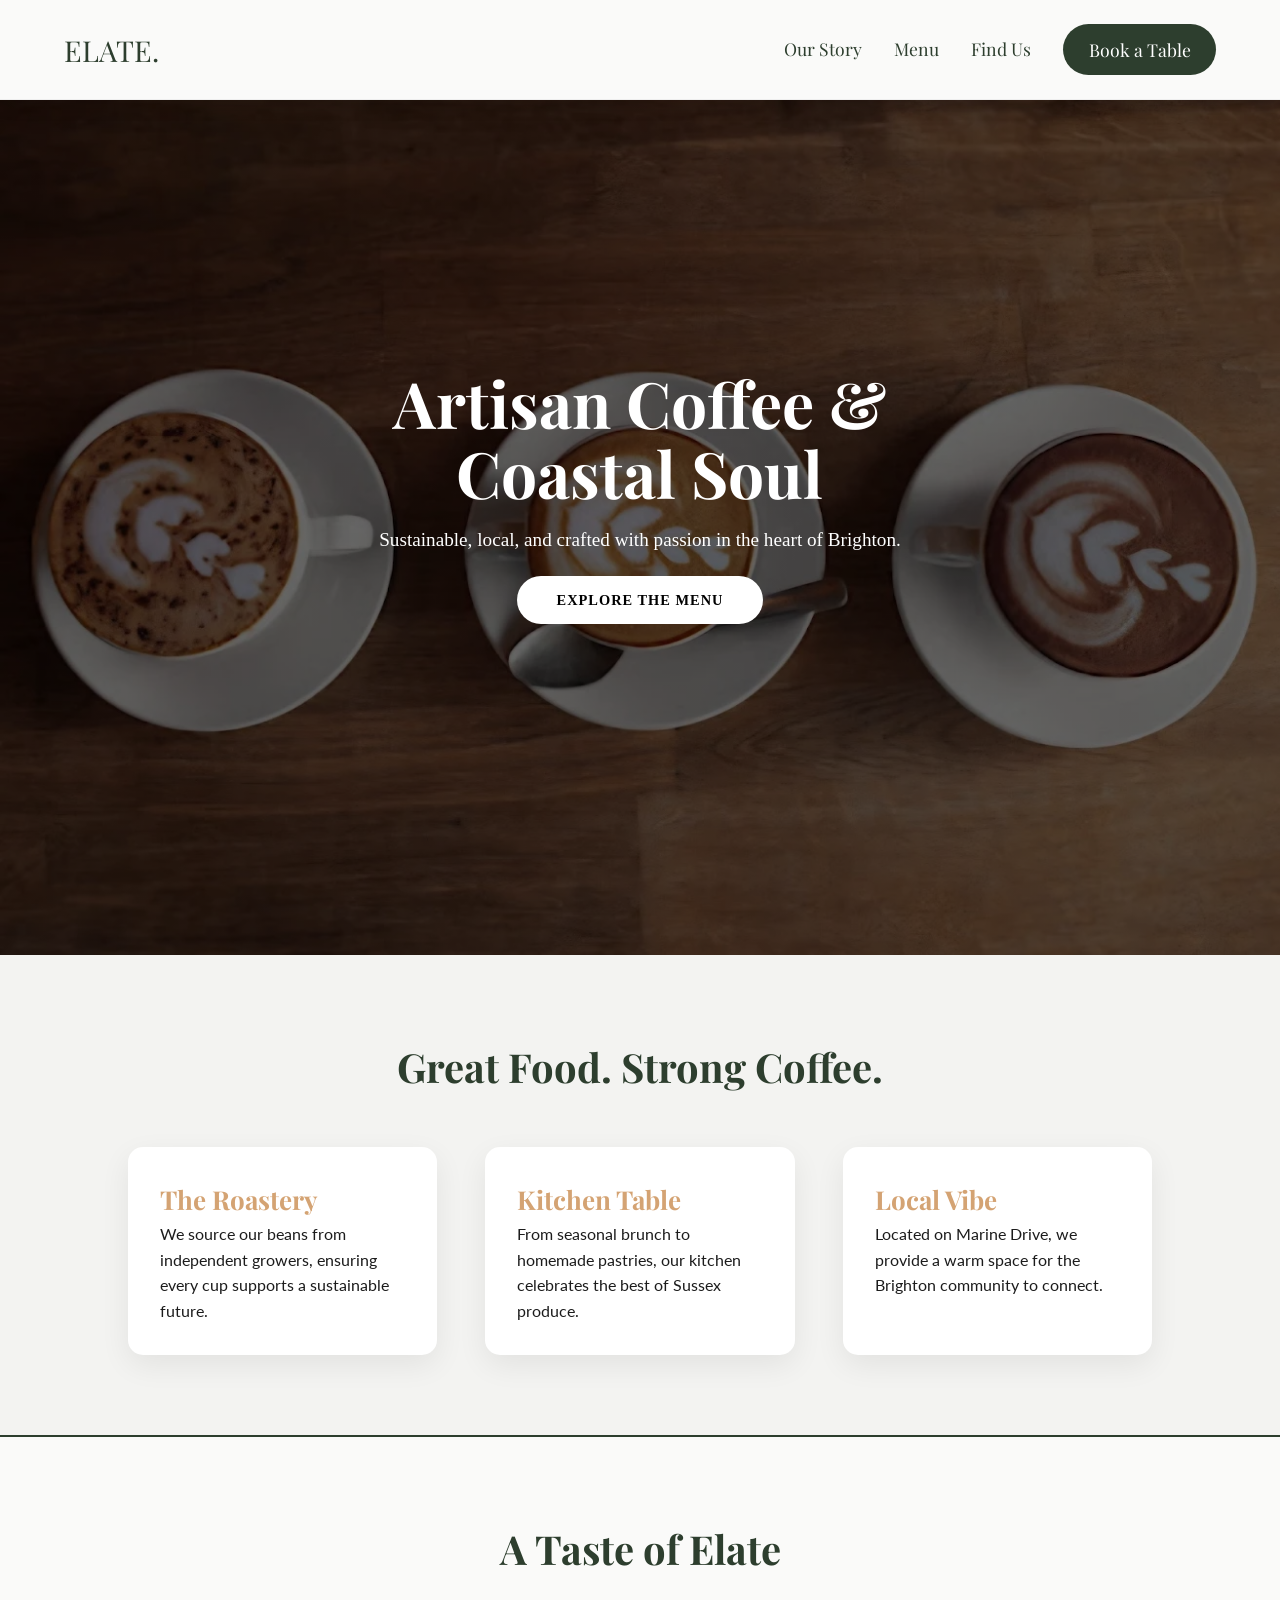
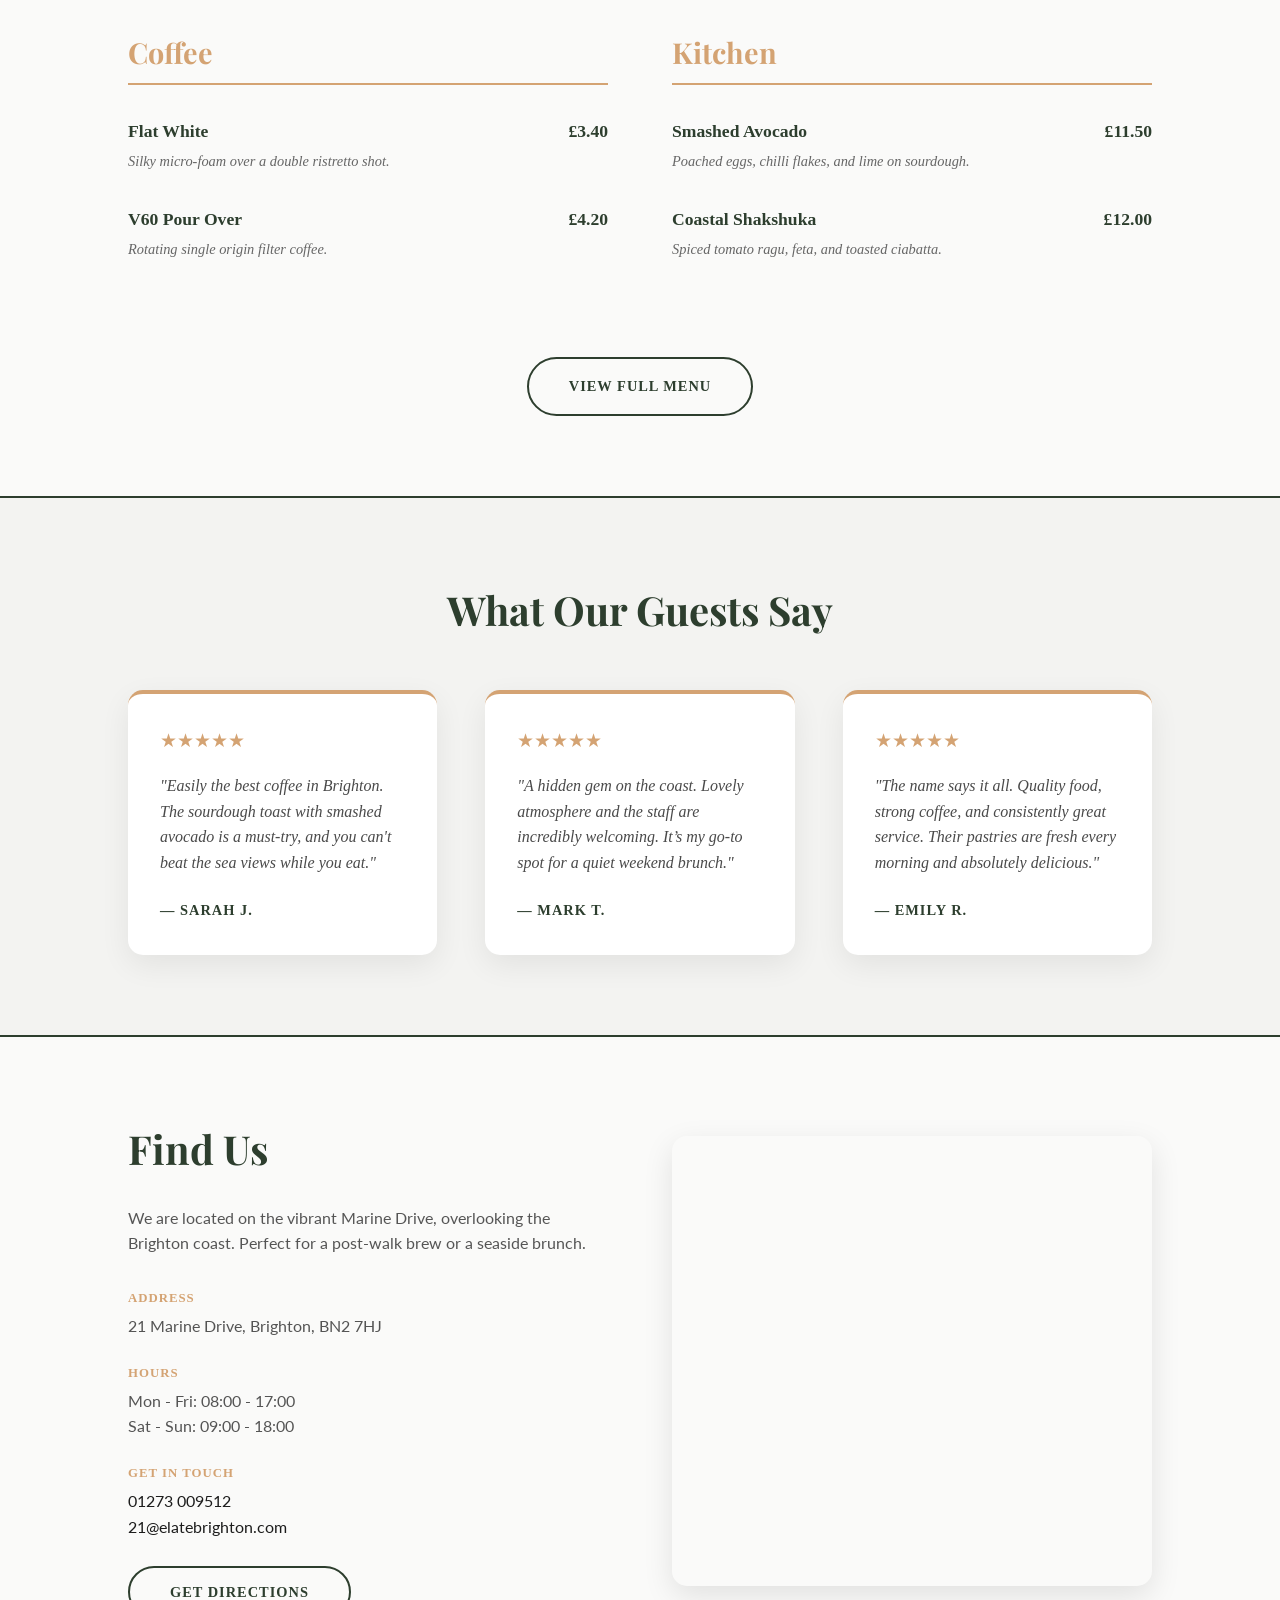
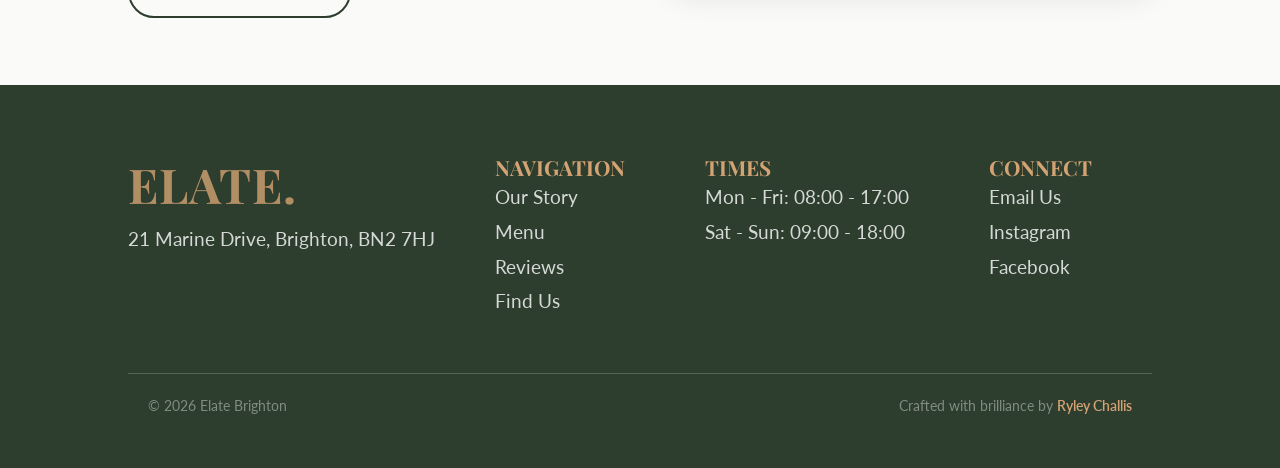
==== index.html @ 7703d1ee "Upload files" ====
<!DOCTYPE html>
<html lang="en">
<head>
    <meta charset="UTF-8">
    <meta name="viewport" content="width=device-width, initial-scale=1.0">
    <title>Elate | Coffee & Kitchen Brighton</title>
    <link href="https://fonts.googleapis.com/css2?family=Playfair+Display:wght@700&family=Lato:wght@300;400;600&display=swap" rel="stylesheet">
    
    <link rel="icon" type="image/png" href="css/img/favicon-96x96.png" sizes="96x96" />
    <link rel="icon" type="image/svg+xml" href="css/img/favicon.svg" />
    <link rel="shortcut icon" href="css/img/favicon.ico" />
    <link rel="apple-touch-icon" sizes="180x180" href="css/img/apple-touch-icon.png" />
    <link rel="manifest" href="css/img/site.webmanifest" />

    <link rel="stylesheet" href="css/styles.css">
    <link rel="stylesheet" href="css/nav.css">
    <link rel="stylesheet" href="css/button.css">
    <link rel="stylesheet" href="css/query.css">
    <script src="css/script.js" defer></script>
</head>
<body>

    <nav>
        <a href="index.html" class="logo">ELATE.</a>
        <button class="hamburger" aria-label="Menu">
            <span class="bar"></span>
            <span class="bar"></span>
            <span class="bar"></span>
        </button>
        <ul class="nav-links">
            <span href="index.html" class="sidebar-logo">ELATE.</span>
            <li><a href="#about">Our Story</a></li>
            <li><a href="#menu">Menu</a></li>
            <li><a href="#location">Find Us</a></li>
            <li><a href="404.html" class="btn-book">Book a Table</a></li>
        </ul>
    </nav>

    <header class="hero">
        <div class="hero-content">
            <h1>Artisan Coffee & <br>Coastal Soul</h1>
            <p>Sustainable, local, and crafted with passion in the heart of Brighton.</p>
            <a href="#menu" class="btn-secondary">Explore the Menu</a>
        </div>
    </header>

    <section id="about" class="section">
        <h2>Great Food. Strong Coffee.</h2>
        <div class="grid">
            <div class="card">
                <h3>The Roastery</h3>
                <p>We source our beans from independent growers, ensuring every cup supports a sustainable future.</p>
            </div>
            <div class="card">
                <h3>Kitchen Table</h3>
                <p>From seasonal brunch to homemade pastries, our kitchen celebrates the best of Sussex produce.</p>
            </div>
            <div class="card">
                <h3>Local Vibe</h3>
                <p>Located on Marine Drive, we provide a warm space for the Brighton community to connect.</p>
            </div>
        </div>
    </section>

    <section id="menu-preview" class="section">
    <h2>A Taste of Elate</h2>
    <div class="menu-container">
        <div class="menu-column">
            <h3>Coffee</h3>
            <div class="menu-item">
                <div class="item-header">
                    <span>Flat White</span>
                    <span>£3.40</span>
                </div>
                <p>Silky micro-foam over a double ristretto shot.</p>
            </div>
            <div class="menu-item">
                <div class="item-header">
                    <span>V60 Pour Over</span>
                    <span>£4.20</span>
                </div>
                <p>Rotating single origin filter coffee.</p>
            </div>
        </div>
        <div class="menu-column">
            <h3>Kitchen</h3>
            <div class="menu-item">
                <div class="item-header">
                    <span>Smashed Avocado</span>
                    <span>£11.50</span>
                </div>
                <p>Poached eggs, chilli flakes, and lime on sourdough.</p>
            </div>
            <div class="menu-item">
                <div class="item-header">
                    <span>Coastal Shakshuka</span>
                    <span>£12.00</span>
                </div>
                <p>Spiced tomato ragu, feta, and toasted ciabatta.</p>
            </div>
        </div>
    </div>
    <div class="menu-cta-container">
        <a href="menu.html" class="btn-secondary">View Full Menu</a>
    </div>
    </section>

    <section id="reviews" class="section section-alt">
    <h2>What Our Guests Say</h2>
    <div class="grid">
        <div class="card review-card">
            <div class="stars">★★★★★</div>
            <p class="quote">"Easily the best coffee in Brighton. The sourdough toast with smashed avocado is a must-try, and you can't beat the sea views while you eat."</p>
            <p class="reviewer-name">— Sarah J.</p>
        </div>

        <div class="card review-card">
            <div class="stars">★★★★★</div>
            <p class="quote">"A hidden gem on the coast. Lovely atmosphere and the staff are incredibly welcoming. It’s my go-to spot for a quiet weekend brunch."</p>
            <p class="reviewer-name">— Mark T.</p>
        </div>

        <div class="card review-card">
            <div class="stars">★★★★★</div>
            <p class="quote">"The name says it all. Quality food, strong coffee, and consistently great service. Their pastries are fresh every morning and absolutely delicious."</p>
            <p class="reviewer-name">— Emily R.</p>
        </div>
    </div>
    </section>

    <section id="location" class="section">
    <div class="location-container">
        <div class="location-info">
            <h2>Find Us</h2>
            <p>We are located on the vibrant Marine Drive, overlooking the Brighton coast. Perfect for a post-walk brew or a seaside brunch.</p>
            
            <div class="contact-details">
                <div class="detail-item">
                    <strong>Address</strong>
                    <p>21 Marine Drive, Brighton, BN2 7HJ</p>
                </div>
                <div class="detail-item">
                    <strong>Hours</strong>
                    <p>Mon - Fri: 08:00 - 17:00</p>
                    <p>Sat - Sun: 09:00 - 18:00</p>
                </div>
                <div class="detail-item last">
                    <strong>Get in Touch</strong>
                    <p>
                        <a href="tel:01273008512">01273 009512</a>
                    </p>
                    <p>
                        <a href="mailto:21@elatebrighton.com">21@elatebrighton.com</a>
                    </p>
                </div>
            </div>
            <a href="https://maps.app.goo.gl/t2kzNhfDDZsm4PaD7" target="_blank" class="btn-secondary">Get Directions</a>
        </div>
        
        <div class="location-map">
            <iframe 
                src="https://www.google.com/maps/embed?pb=!1m18!1m12!1m3!1d2520.573295627282!2d-0.1014164!3d50.8113401!2m3!1f0!2f0!3f0!3m2!1i1024!2i768!4f13.1!3m3!1m2!1s0x487585da812543bd%3A0xe547900890209c1b!2s21%20Marine%20Dr%2C%20Brighton%20and%20Hove%2C%20Brighton%20BN2%207HJ!5e0!3m2!1sen!2suk!4v1711612345678!5m2!1sen!2suk" 
                width="100%" 
                height="450" 
                style="border:0;" 
                allowfullscreen="" 
                loading="lazy">
            </iframe>
        </div>
    </div>
    </section>

    <footer class="simple-footer">
        <div class="footer-col">
            <p><strong>ELATE.</strong></p>
            <p>21 Marine Drive, Brighton, BN2 7HJ</p>
        </div>
        <div class="footer-wrap">

        <div class="footer-col">
            <h3>Navigation</h3>
            <p>
                <a href="index.html.about">Our Story</a>
            </p>
            <p>
                <a href="menu.html">Menu</a>
            </p>
            <p>
                <a href="index.html#reviews">Reviews</a>
            </p>
            <p>
                <a href="index.html#location">Find Us</a>
            </p>
        </div>

        <div class="footer-col footer-times">
            <h3>Times</h3>
            <p>Mon - Fri: 08:00 - 17:00</p>
            <p>Sat - Sun: 09:00 - 18:00</p>
        </div>

        <div class="footer-col">
            <h3>Connect</h3>
            <p><a href="mailto:21@elatebrighton.com" class="contact-link">Email Us</a></p>
            <p><a href="https://www.instagram.com/elatebrighton/" class="contact-link">Instagram</a></p>
            <p><a href="https://www.facebook.com/p/ELATE-Brighton-100091764274880/" class="contact-link">Facebook</a></p>
        </div>
    </div>
    <div class="footer-bottom">
        <p class="copyright">© 2026 Elate Brighton</p>
        <p class="credits">Crafted with brilliance by <a href="https://github.com/RyleyChallis">Ryley Challis</a></p>
    </div>
    </footer>

    <div class="nav-overlay"></div>
</body>
</html>
---- css/styles.css ----
:root {
    --primary: #2D3E2E;
    --accent: #D4A373;
    --bg: #FAFAF9;
    --text: #1C1C1C;
}

* {
    margin: 0;
    padding: 0;
    box-sizing: border-box;
}

html, body {
    background-color: var(--bg);
    color: var(--text);
    line-height: 1.6;
    overflow-x: hidden !important;
    position: relative;

    width: 100%;
    max-width: 100%;
}

section {
    border-bottom: 2px solid var(--primary);
}

.hero {
    height: 95vh;
    display: flex;
    align-items: center;
    justify-content: center;
    text-align: center;
    background: linear-gradient(rgba(0,0,0,0.6), rgba(0,0,0,0.6)), 
                url("img/landing-one.webp") center/cover;
    color: white;
    padding: 0 1rem;
}

.hero-content {
    margin-bottom: 75px;
}

.hero-content h1 {
    font-family: 'Playfair Display', serif;
    font-size: clamp(2.5rem, 8vw, 4rem);
    margin-bottom: 1rem;
    line-height: 1.1;
}

.hero-content p {
    font-size: 1.2rem;
    margin-bottom: 2rem;
    font-weight: 300;
}

.section {
    padding: 5rem 10%;
}

h2 {
    font-family: 'Playfair Display', serif;
    font-size: 2.5rem;
    color: var(--primary);
    text-align: center;
}

#about {
    background-color: #F3F3F1 !important;
}

#about {
    scroll-margin-top: 180px;
}

.grid {
    display: grid;
    grid-template-columns: repeat(auto-fit, minmax(300px, 1fr));
    gap: 3rem;
    margin-top: 3rem;
}

.card {
    background: white;
    padding: 2rem;
    border-radius: 15px;
    box-shadow: 0 10px 30px rgba(0,0,0,0.07);

    transition: all 0.3s ease;
}

#about .card p {
    font-family: 'lato';
}

.card:hover {
    transform: translateY(-10px);
    background-color: #e8eacd;
}

.card h3 {
    font-size: 26px;
    font-family: 'playfair display';
    color: var(--accent);
}

.menu-container {
    display: grid;
    grid-template-columns: repeat(auto-fit, minmax(300px, 1fr));
    gap: 4rem;
    margin-top: 3rem;
}

.menu-column h3 {
    font-family: 'Playfair Display', serif;
    color: var(--accent);
    border-bottom: 2px solid var(--accent);
    padding-bottom: 0.5rem;
    margin-bottom: 2rem;
    font-size: 1.8rem;
}

.menu-item {
    margin-bottom: 2rem;
}

.item-header {
    display: flex;
    justify-content: space-between;
    font-weight: 600;
    font-size: 1.1rem;
    color: var(--primary);
    margin-bottom: 0.3rem;
}

.menu-item p {
    font-size: 0.9rem;
    color: #666;
    font-style: italic;
}

.section-alt {
    background-color: #F3F3F1;
}

.review-card {
    display: flex;
    flex-direction: column;
    justify-content: space-between;
    border-top: 4px solid var(--accent);
    text-align: left;
}

.stars {
    color: var(--accent);
    font-size: 1.2rem;
    margin-bottom: 1rem;
}

.quote {
    font-style: italic;
    font-size: 1rem;
    color: #4A4A4A;
    margin-bottom: 1.5rem;
}

.reviewer-name {
    font-weight: 600;
    color: var(--primary);
    font-size: 0.9rem;
    text-transform: uppercase;
    letter-spacing: 1px;
    transition: all 0.3s ease;
}

.review-card:hover {
    background-color: #E9EDC9;
    transform: translateY(-8px);
    box-shadow: 0 20px 40px rgba(0, 0, 0, 0.08);
}

#location {
    scroll-margin-top: 60px;
}

.location-container {
    display: grid;
    grid-template-columns: 1fr 1fr;
    gap: 4rem;
    align-items: center;
}

.location-info h2 {
    text-align: left;
    margin-bottom: 1.5rem;
}

.location-info p {
    margin-bottom: 2rem;
    color: #555;
    font-family: 'lato';
}

.location-info .detail-item p {
    color: #545454;
}

iframe {
    box-shadow: 5px 5px 20px rgba(0, 0, 0, 0.4);
}

.contact-details {
    display: grid;
    grid-template-columns: 1fr;
    gap: 1.5rem;
    margin-bottom: 2.5rem;
}

.detail-item strong {
    display: block;
    color: var(--accent);
    text-transform: uppercase;
    font-size: 0.8rem;
    font-weight: 600;
    letter-spacing: 1px;
    margin-bottom: 0.3rem;
}

.detail-item p {
    margin: 0;
    font-size: 1rem;
    color: var(--text);
}

.detail-item a {
    text-decoration: none;
    color: var(--text);
    position: relative;
}

.detail-item a::after {
    content: '';
    position: absolute;
    width: 0;
    height: 2px;
    bottom: -3px;
    left: 0;
    background-color: var(--accent);
    transition: width 0.2s ease-in-out;
}

.detail-item a:hover::after {
    width: 100%;
}

.location-map {
    filter: grayscale(0.2);
    border-radius: 15px;
    overflow: hidden;
    box-shadow: 0 10px 30px rgba(0,0,0,0.1);
    line-height: 0;
}

.simple-footer {
    background-color: var(--primary);
    color: white;
    padding: 4rem 10% 2rem;
    font-size: 0.85rem;

    display: flex;
    flex-wrap: wrap;
}

.footer-wrap {
    display: flex !important;
    gap: 5rem !important;
    margin-bottom: 3rem;
    max-width: 80%;
    margin: 0 auto;
}

.footer-col {
    padding-bottom: 50px;
}

.footer-col p {
    margin-bottom: 0.5rem;
    opacity: 0.8;
    line-height: 1.4;
    font-size: 19px;
    font-family: 'lato';
}

.footer-col strong {
    color: var(--accent);
    letter-spacing: 1px;
    font-size: 3rem;
    font-family: 'playfair display';
}

.footer-col h3 {
    font-size: 1.3rem;
    font-family: 'playfair display';
    color: var(--accent);
    text-transform: uppercase;
}

.copyright, .credits {
    font-size: 0.9rem;
    font-family: 'lato';
    color: rgba(255, 255, 255, 0.4);
}

.credits a {
    color: var(--accent) !important;
    opacity: 1 !important; 
    display: inline-block;
    text-decoration: none;
    font-weight: 600;
    transition: all 0.2s ease;
}

.credits a:hover {
    opacity: 0.7 !important;
    margin: 0 !important;
    transform: translateY(-4px);
}

.simple-footer .footer-col a {
    color: white;
    text-decoration: none;
    transition: all 0.3s ease;
}

.simple-footer a:hover {
    opacity: 0.6;
    margin-left: 5px;
}

.footer-bottom {
    display: flex;
    justify-content: space-between;
    border-top: 1px solid rgba(255, 255, 255, 0.2);
    align-items: center;
    padding: 20px;
    width: 100% !important;
}
---- css/nav.css ----
nav {
    display: flex;
    justify-content: space-between;
    align-items: center;
    padding: 1.5rem 5%;
    position: sticky;
    top: 0;
    background: rgba(250, 250, 249, 0.95);
    backdrop-filter: blur(10px);
    z-index: 1000;
    border-bottom: 1px solid #eee;
    box-shadow: 0 0 20px rgba(0, 0, 0, 0.2);
}

.logo {
    font-family: 'Playfair Display', serif;
    font-size: 1.8rem;
    color: var(--primary);
    text-decoration: none;
}

.sidebar-logo {
    display: none;
}

.nav-links {
    display: flex;
    gap: 2rem;
    list-style: none;
    align-items: center;
}

.nav-links a {
    text-decoration: none;
    color: var(--primary);
    font-weight: 400 !important;
    font-size: 1.1rem;
    font-family: 'playfair display';
    transition: color 0.3s;
}

.nav-links a:hover {
    color: var(--accent);
}

.hamburger {
    display: none;
    cursor: pointer;
    background: none;
    border: none;
}

.bar {
    display: block;
    width: 25px;
    height: 3px;
    margin: 5px auto;
    transition: all 0.3s ease-in-out;
    background-color: var(--primary);
}

.nav-overlay {
    position: fixed;
    top: 0;
    left: 0;
    width: 100%;
    height: 100%;
    background-color: rgba(0, 0, 0, 0.6);
    z-index: 998;
    opacity: 0;
    visibility: hidden;
    transition: all 0.3s ease-in-out;
}

.nav-overlay.active {
    opacity: 1;
    visibility: visible;
}
---- css/button.css ----
:root {
    --primary: #2D3E2E;
    --accent: #D4A373;
    --bg: #FAFAF9;
    --text: #1C1C1C;
}

.nav-links .btn-book {
    background: var(--primary);
    color: white !important;
    padding: 0.7rem 1.5rem !important;
    border-radius: 50px;
    transition: all 0.3s ease !important;
    display: inline-block;
}

.btn-book:hover {
    transform: translateY(-5px);
    background: #3e543f;
}

.menu-cta-container {
    display: flex;
    justify-content: center;
    margin-top: 4rem;
}

.hero .btn-secondary {
    background-color: white;
    color: black;
    transition: all 0.3s ease;
    border: none;
}

.hero .btn-secondary:hover {
    transform: translateY(-10px);
    background-color: var(--primary);
}

.btn-secondary {
    padding: 1rem 2.5rem;
    border: 2px solid var(--primary);
    color: var(--primary);
    text-decoration: none;
    border-radius: 50px;
    font-weight: 600;
    transition: all 0.3s ease;
    text-transform: uppercase;
    letter-spacing: 1px;
    font-size: 0.9rem;
}

.btn-secondary:hover {
    background: var(--primary);
    color: white;
    transform: translateY(-3px);
}

.error-btns {
    display: flex;
    gap: 20px;
    flex-wrap: wrap;
    justify-content: center;
}

body .error-container .error-btns .error-link {
    display: inline-block;
    padding: 0.8rem 2rem;
    border-radius: 50px;
    text-decoration: none;
    font-family: 'lato', sans-serif;
    font-weight: 600;
    text-transform: uppercase;
    letter-spacing: 1px;
    font-size: 0.9rem;
    transition: all 0.3s ease;
    
    background-color: var(--primary) !important;
    color: white !important;
}

body .error-container .error-btns .error-link:hover {
    background-color: #3e543f !important;
    transform: translateY(-5px);
    box-shadow: 0 10px 20px rgba(0,0,0,0.1);
}
---- css/query.css ----
@media (max-width: 768px) {
    .hamburger {
        display: block;
        z-index: 1001;
    }

    .nav-links {
        position: fixed;
        right: -100% !important;
        top: 0;
        flex-direction: column;
        background-color: rgba(250, 250, 249, 1) !important;
        width: 60%;
        height: 100vh;

        justify-content: center;
        align-items: center;
        text-align: center;

        transition: 0.3s;
        box-shadow: 0 10px 27px rgba(0, 0, 0, 0.05);
        padding-top: 100px;
        z-index: 1000;
    }

    .nav-links.active {
        right: 0 !important; 
    }

    .sidebar-logo {
        font-family: 'playfair display', serif;
        font-size: 2.2rem;
        text-align: center;
        color: var(--primary) !important;
        text-decoration: none;
        z-index: 9999;
        display: flex !important;
        margin-bottom: auto !important;
    }

    .nav-links a {
        margin: 0 !important;
        padding: 0 !important;
        font-size: 1.2rem;
        font-family: 'lato';
        font-weight: 400 !important;
        display: block;
        transition: all 0.3s ease;
        padding: 1rem;
    }

    .nav-links a:hover {
        color: var(--accent);
    }

    .btn-book {
        width: auto !important;
        padding: 40px 20px !important;
    }

    .hamburger.active .bar:nth-child(2) { opacity: 0; }
    .hamburger.active .bar:nth-child(1) { transform: translateY(8px) rotate(45deg); }
    .hamburger.active .bar:nth-child(3) { transform: translateY(-8px) rotate(-45deg); }

    .card {
        min-height: 250px;
        display: flex;
        flex-direction: column;
        justify-content: center;
    }

    #location {
        display: flex !important;
        flex-direction: column !important;
        padding: 40px 0 !important;
    }

    .location-container {
        display: flex !important;
        flex-direction: column !important;
        flex-wrap: wrap !important;
        width: 80% !important;
        max-width: 90% !important;
        margin: 0 !important;
    }

    body #location .location-container .location-info, 
    body #location .location-container .location-map {
        min-width: 100% !important;
        max-width: 100% !important;
        padding: 0 20px !important;
        display: flex !important;
        flex-direction: column !important;
        margin: 0 auto;
        justify-content: center;
    }

    .location-info {
        margin-bottom: 30px !important;
    }

    footer {
        display: flex;
        flex-direction: column;

        justify-content: center !important;
        align-items: center !important;
        margin: 0 auto !important;
    }

    .footer-wrap {
        display: flex !important;
        align-items: flex-start !important;
        justify-content: center !important;
        margin: 0 auto !important;

        gap: 50px !important;
        max-width: 100%;
    }

    footer .footer-col {
        display: flex !important;
        flex-direction: column;
        justify-items: center !important;
        align-items: center !important;
        text-align: center !important;
        margin: 0 auto !important;
    }

    .footer-col h3 {
        font-size: 1rem;
        letter-spacing: 0.1rem;
        margin-bottom: 1rem;
        text-transform: uppercase;
    }

    .footer-col p {
        font-size: 0.9rem;
    }

    .footer-col p, .footer-col a {
        display: block;
        margin-bottom: 0.5rem;
    }

    .footer-times {
        display: none !important;
    }

    .footer-bottom {
        display: flex;
        flex-direction: column;
        align-items: center;
        justify-content: center;
    }
}

@media (max-width: 620px) {
    .error-container {
        display: flex !important;
        flex-direction: column !important;
    }
}

@media (max-width: 592px) {
    footer .simple-footer {
        display: flex !important;
        flex-direction: column !important;
        justify-content: center;
        align-items: flex-start;
    }

    .footer-wrap {
        display: flex;
    }
}

@media (max-width: 480px) {
    .footer-wrap {
        display: flex !important;
        flex-direction: column !important;
        gap: 10px !important;
    }

    .footer-bottom {
        display: flex !important;
        flex-direction: column !important;
        align-items: center !important;
        justify-content: center !important;
        text-align: center !important;
        width: 100% !important;
        margin: 0 auto !important;
    }

    .footer-bottom p {
        font-family: 'bodoni moda';
    }

    .btn-book {
        max-width: 180px !important;
        width: 100% !important;
        white-space: nowrap;
    }

    nav .nav-links .btn-book {
        display: flex;
        padding: 20px 60px !important;
        justify-content: center !important;
    }
    #about {
        scroll-margin-top: -60px;
    }

    #location {
        scroll-margin-top: -60px;
    }
}

@media (max-width: 320px) {
    h2 {
        font-size: 1.7rem !important;
    }

    .grid {
        max-width: 90%;
        display: flex;
        flex-direction: column;
        justify-content: center !important;
        align-items: center !important;
        margin: 75px auto;
    }

    .card {
        max-width: 100%;
        width: 100% !important;
    }

    .menu-column {
        max-width: 90% !important;
    }
    
    .menu-item {
        max-width: 100% !important;
    }

    .menu-item span:first-child {
        max-width: 280px;
    }

    .menu-cta-container {
        max-width: 100% !important;
        white-space: nowrap;
    }
    #reviews .grid {
        display: grid;
        grid-template-columns: repeat(1, 1fr);

        margin: 75px auto;
        justify-content: center;
        align-items: center;
    }
    #hero .btn-secondary {
        width: 250px !important;
        white-space: nowrap !important;
    }
}
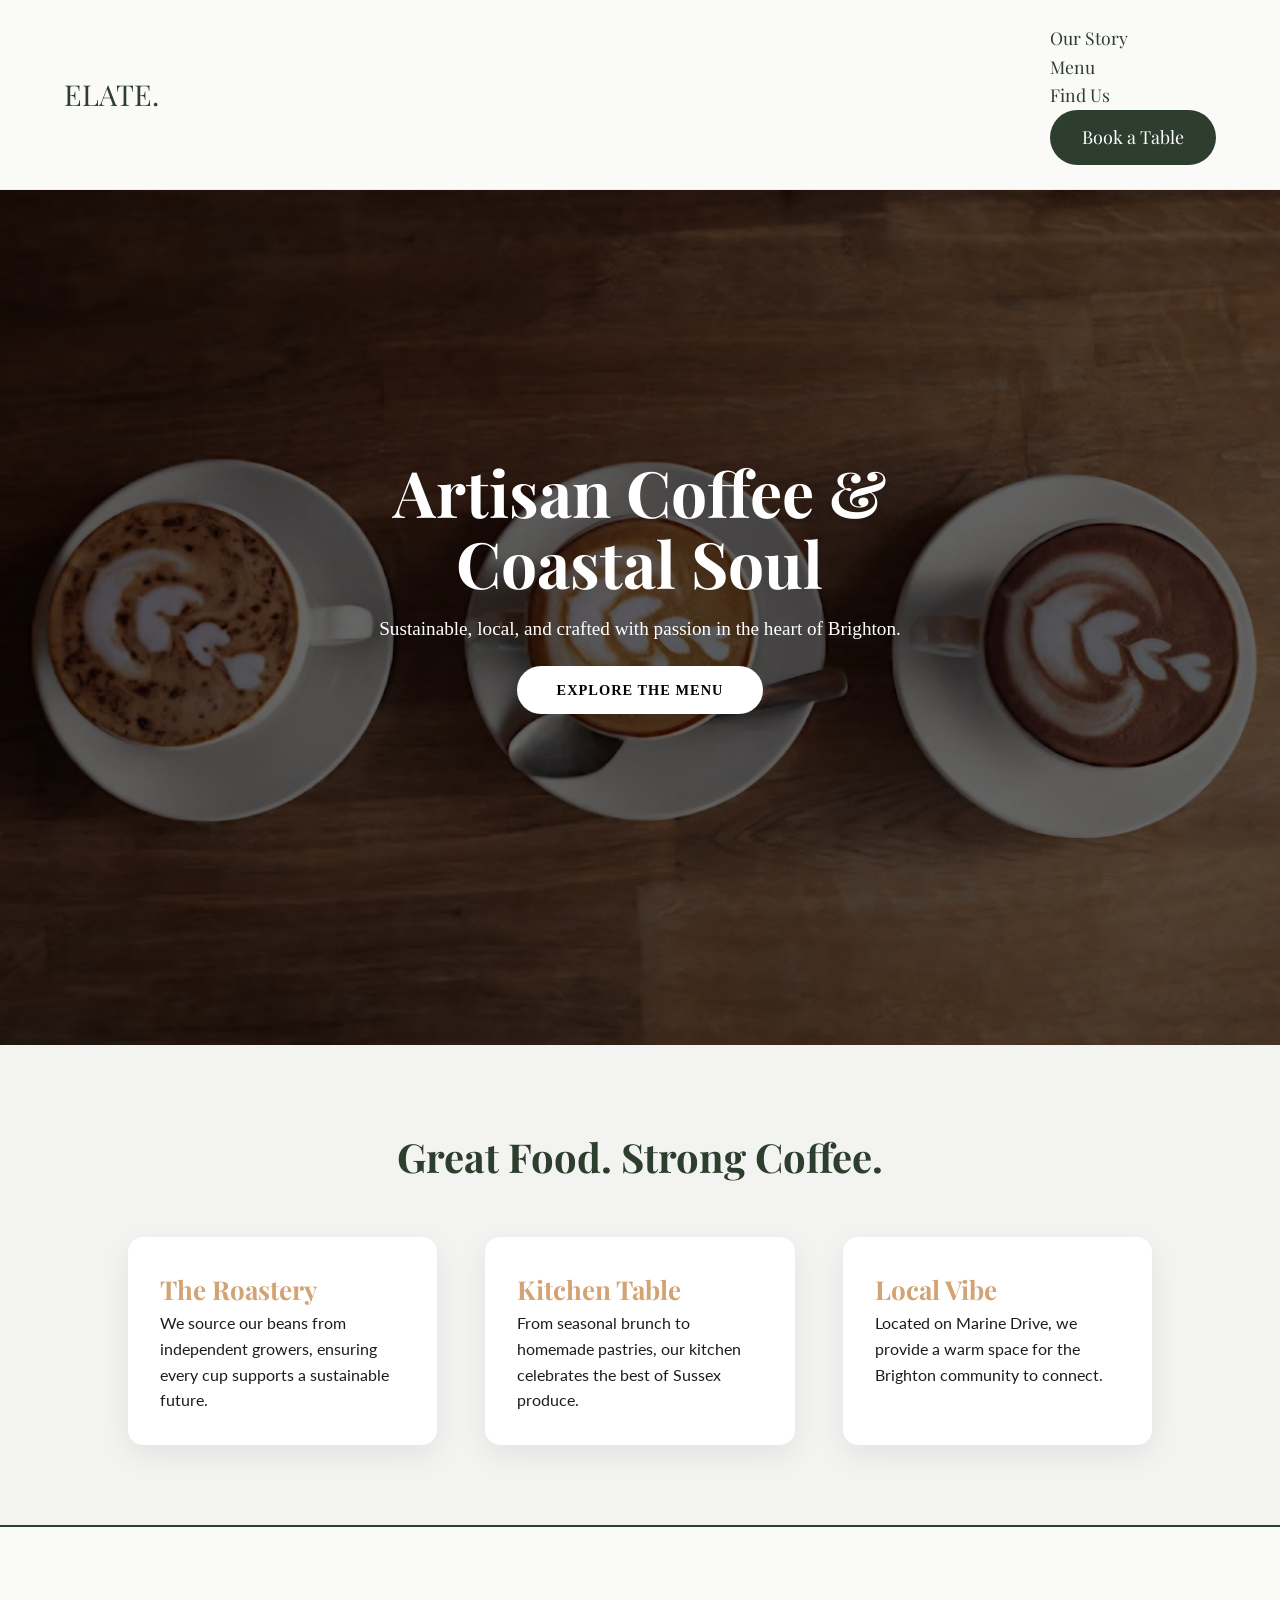
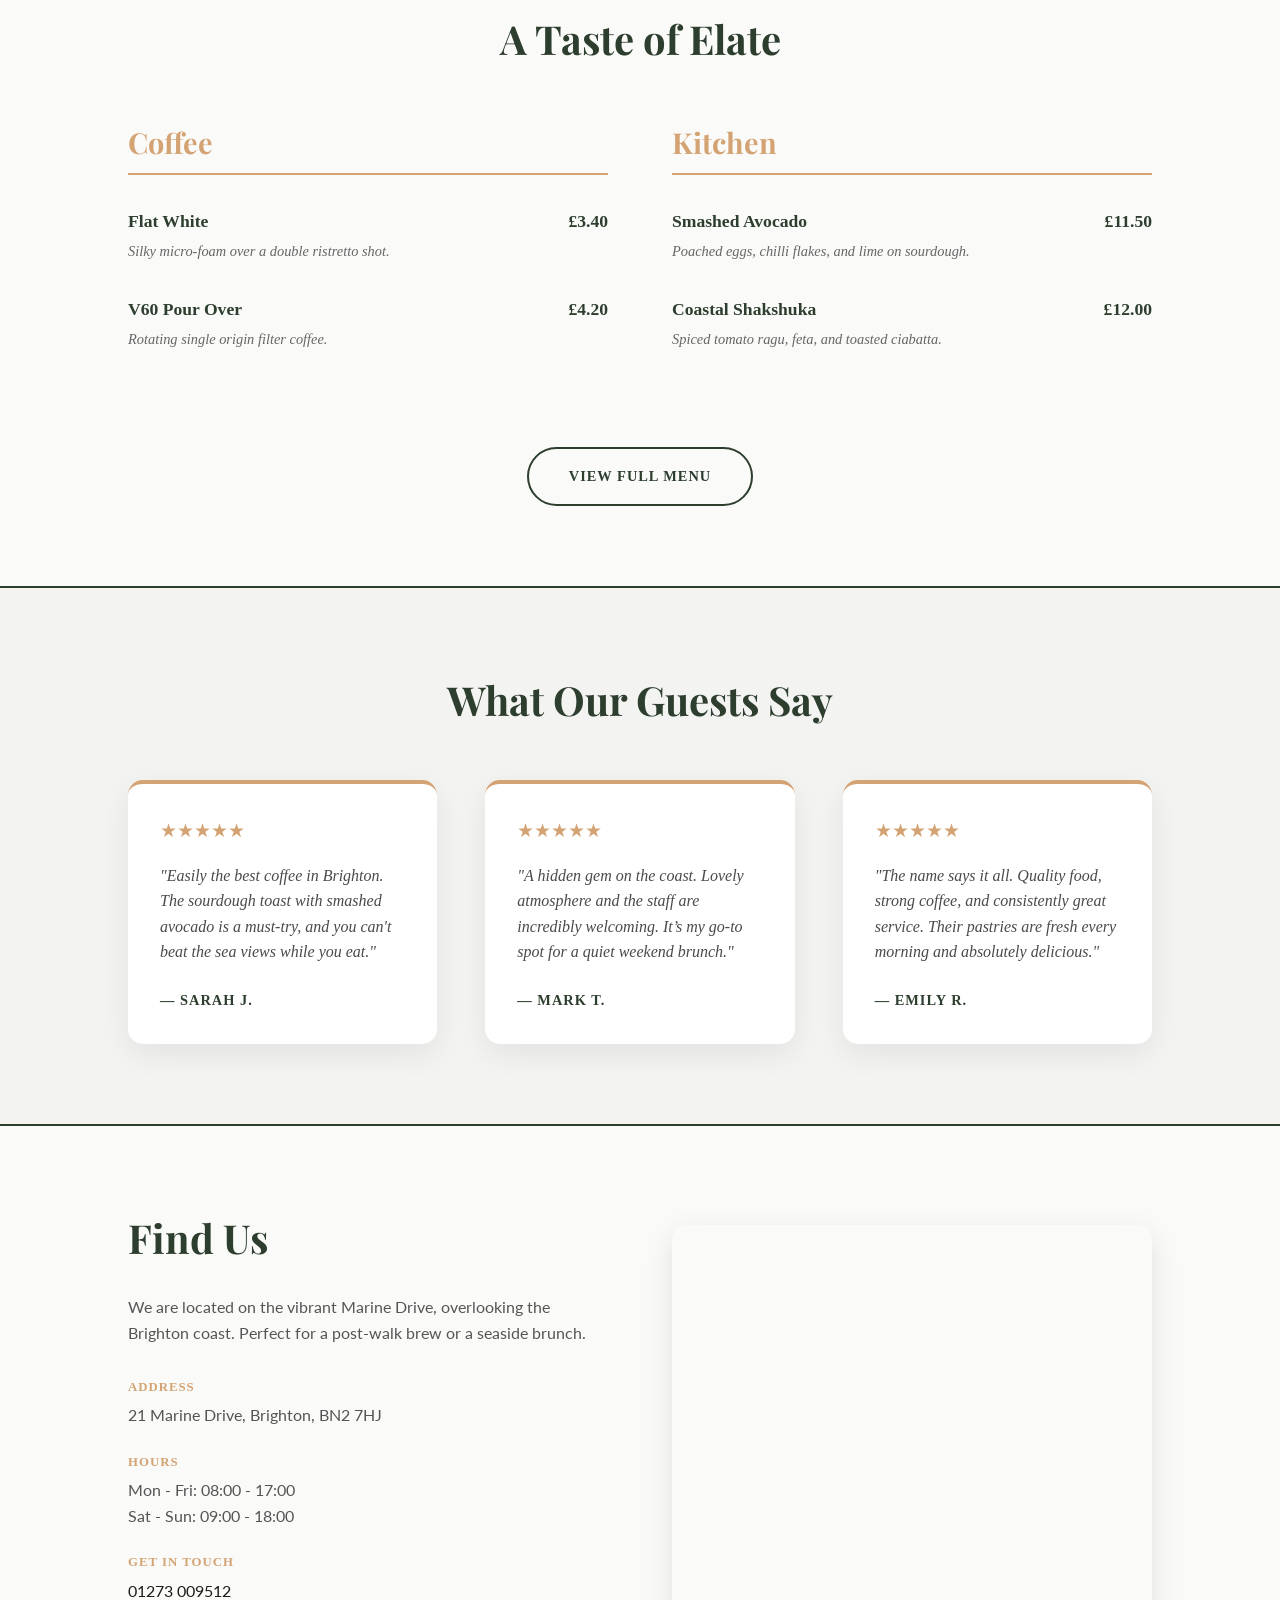
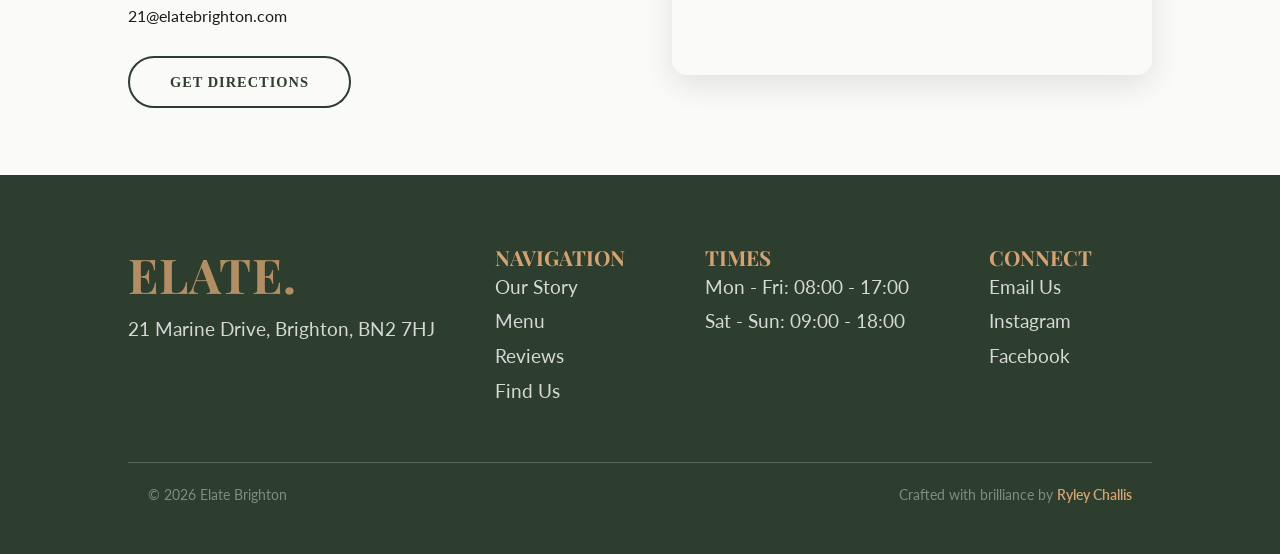
==== commit 7a8566d8: "Upload files" ====
--- a/index.html
+++ b/index.html
@@ -29,10 +29,12 @@
         </button>
         <ul class="nav-links">
             <span href="index.html" class="sidebar-logo">ELATE.</span>
-            <li><a href="#about">Our Story</a></li>
-            <li><a href="#menu">Menu</a></li>
-            <li><a href="#location">Find Us</a></li>
-            <li><a href="404.html" class="btn-book">Book a Table</a></li>
+            <div class="link-wrapper">
+                <li><a href="#about">Our Story</a></li>
+                <li><a href="#menu">Menu</a></li>
+                <li><a href="#location">Find Us</a></li>
+                <li><a href="404.html" class="btn-book">Book a Table</a></li>
+            </div>
         </ul>
     </nav>
 
--- a/css/query.css
+++ b/css/query.css
@@ -27,15 +27,18 @@
         right: 0 !important; 
     }
 
-    .sidebar-logo {
-        font-family: 'playfair display', serif;
-        font-size: 2.2rem;
+    .links-wrapper {
+        margin-top: 50px;
+    }
+
+    nav .nav-links span.sidebar-logo {
+        font-family: 'playfair display', serif !important;
+        font-size: 2.2rem !important;
         text-align: center;
         color: var(--primary) !important;
         text-decoration: none;
         z-index: 9999;
         display: flex !important;
-        margin-bottom: auto !important;
     }
 
     .nav-links a {
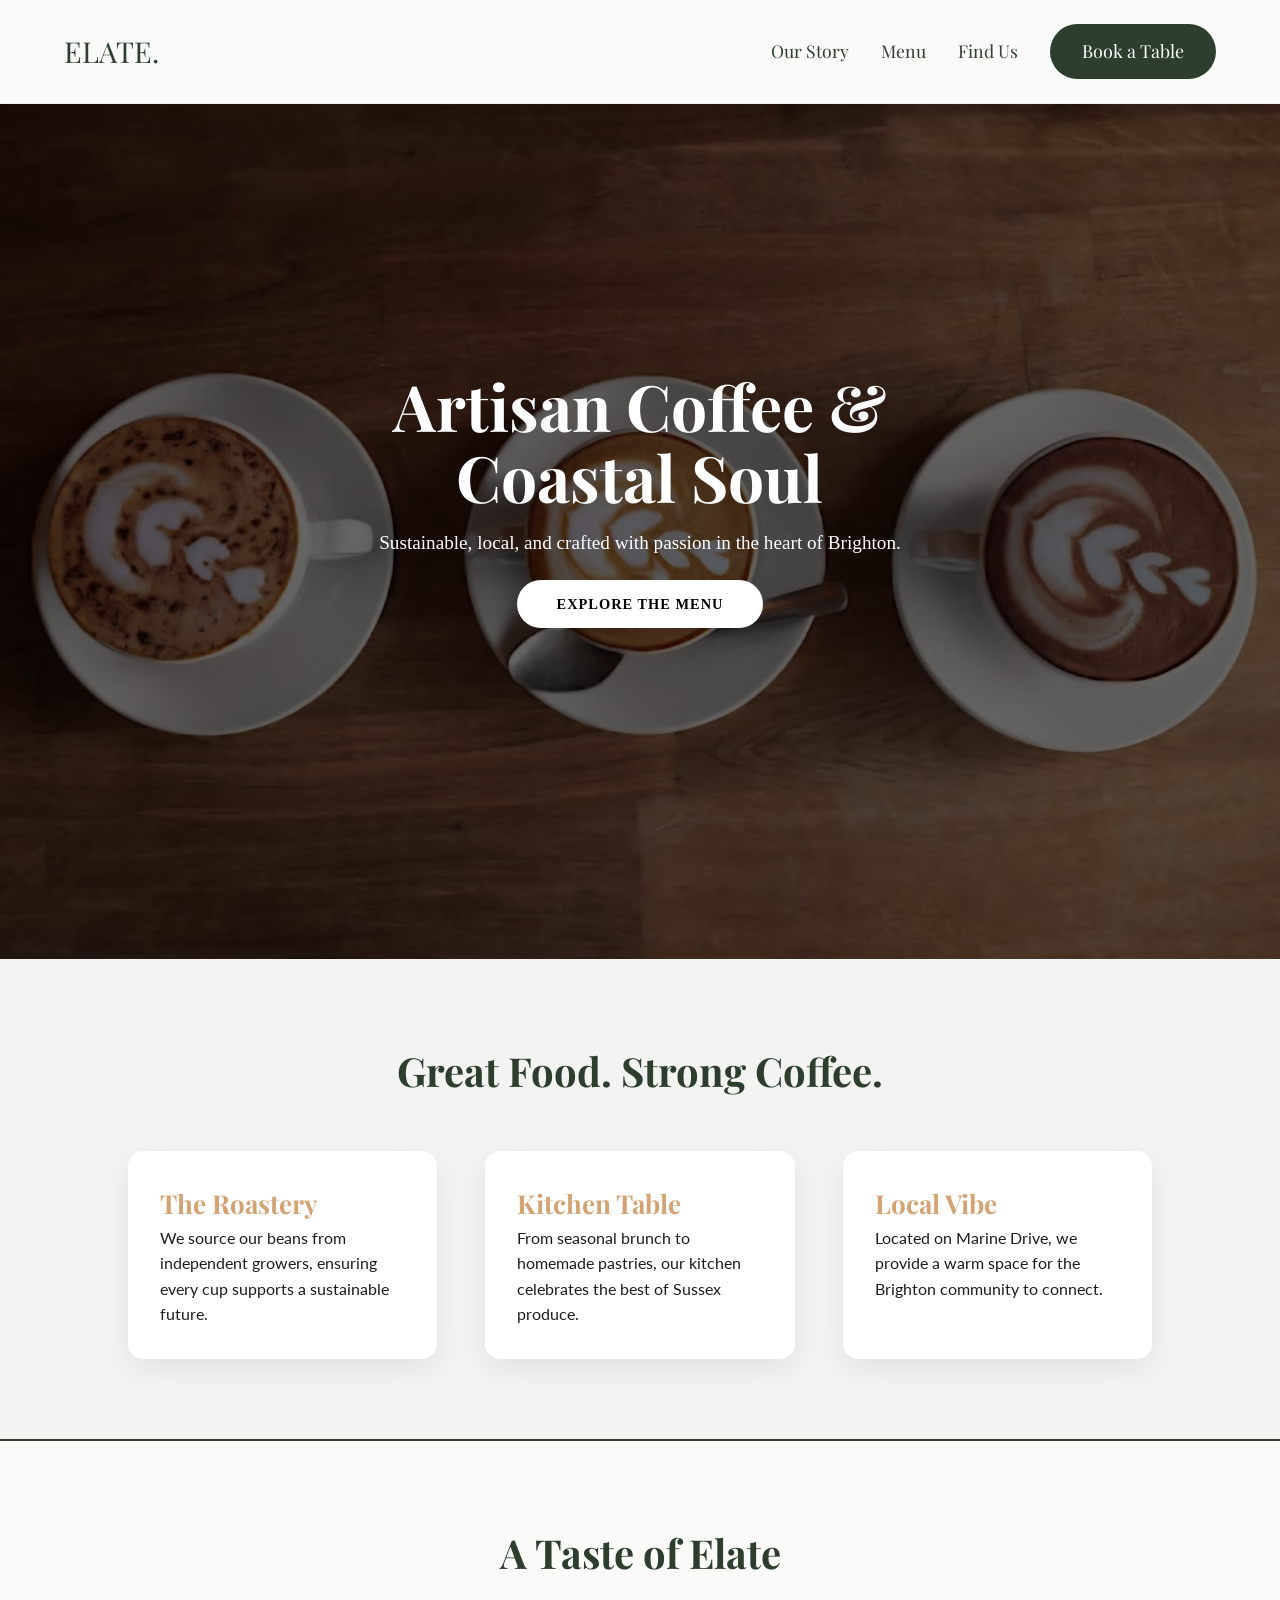
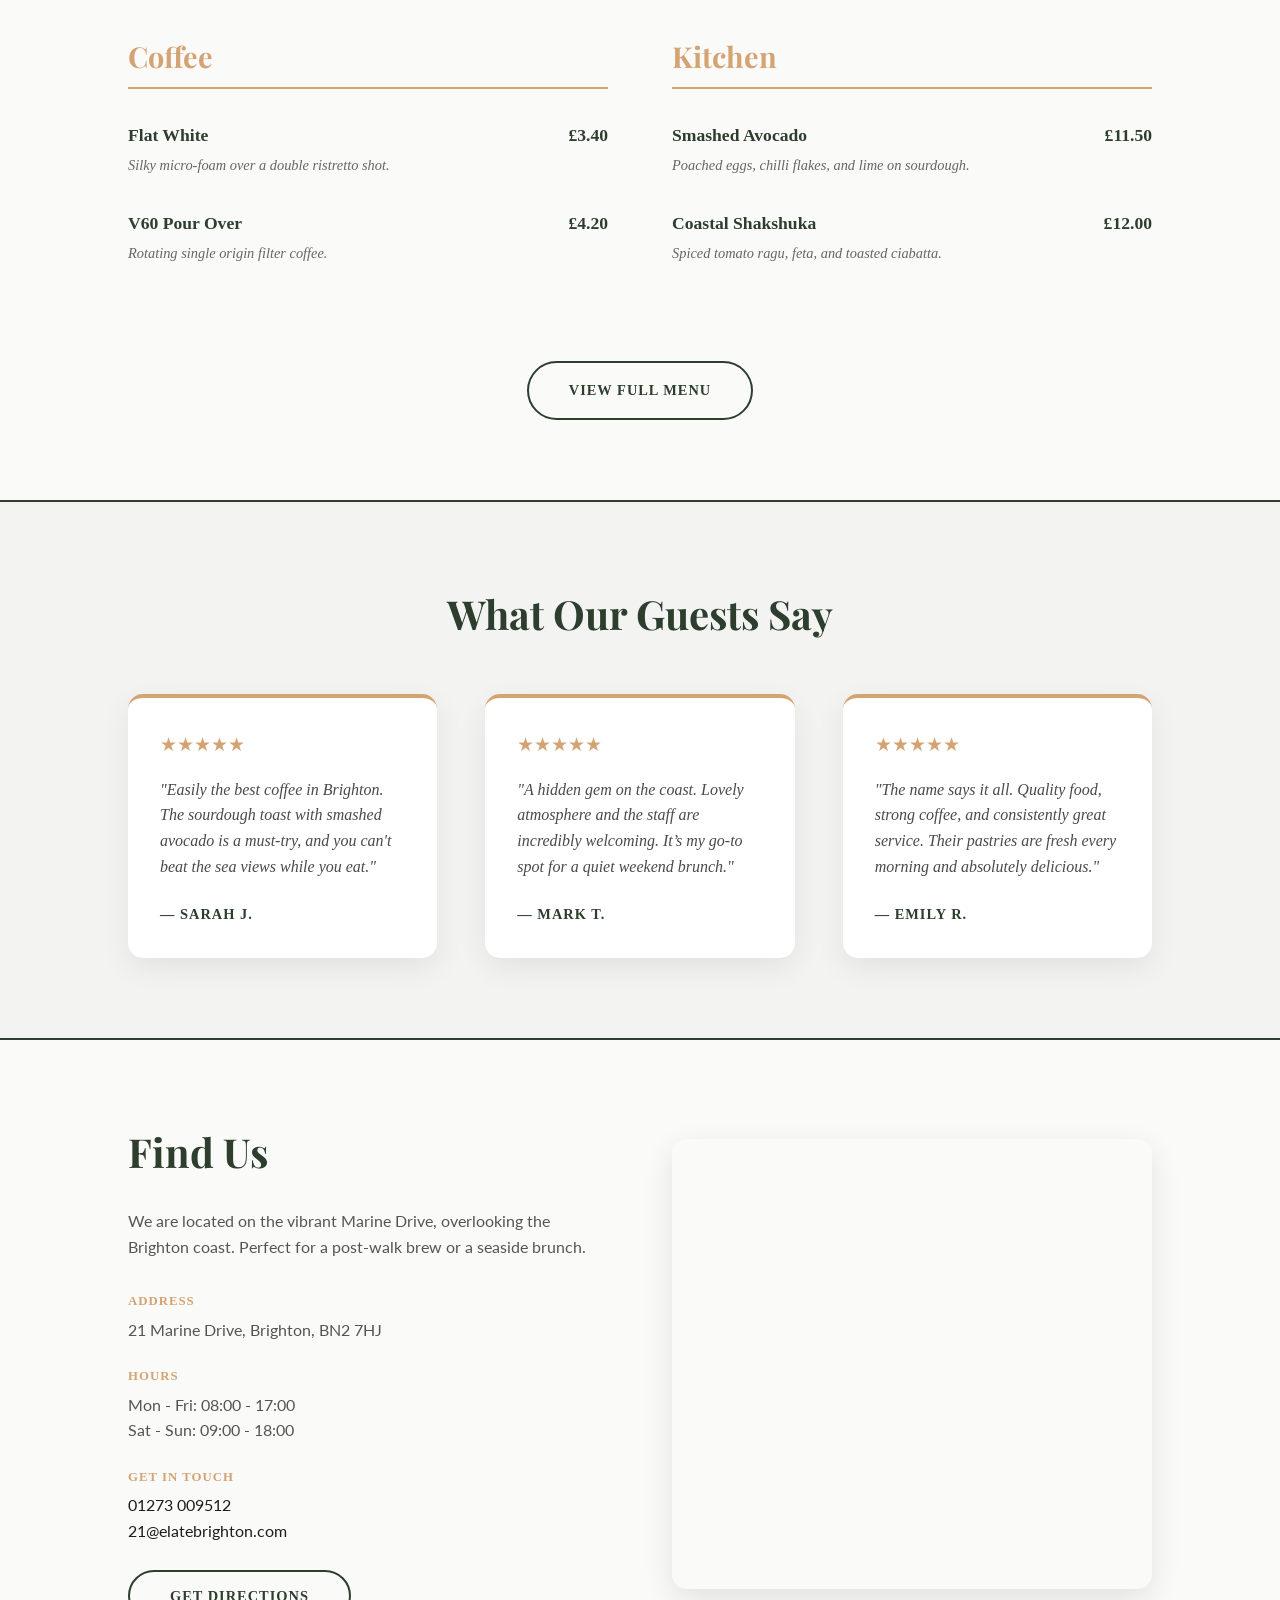
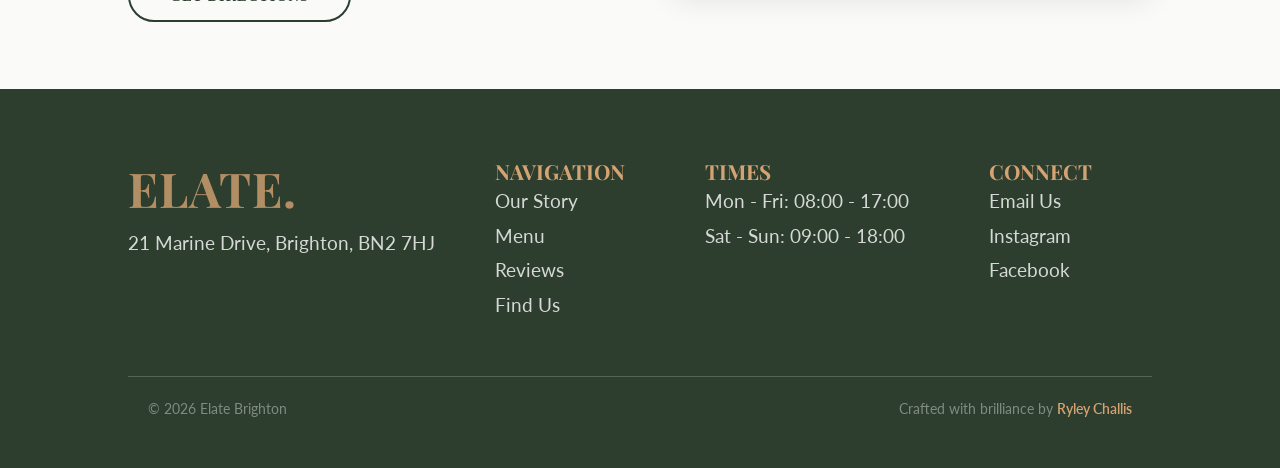
==== commit 918ac08b: "Upload files" ====
--- a/index.html
+++ b/index.html
@@ -29,12 +29,10 @@
         </button>
         <ul class="nav-links">
             <span href="index.html" class="sidebar-logo">ELATE.</span>
-            <div class="link-wrapper">
-                <li><a href="#about">Our Story</a></li>
-                <li><a href="#menu">Menu</a></li>
-                <li><a href="#location">Find Us</a></li>
-                <li><a href="404.html" class="btn-book">Book a Table</a></li>
-            </div>
+            <li><a href="#about">Our Story</a></li>
+            <li><a href="#menu">Menu</a></li>
+            <li><a href="#location">Find Us</a></li>
+            <li><a href="404.html" class="btn-book">Book a Table</a></li>
         </ul>
     </nav>
 
--- a/css/nav.css
+++ b/css/nav.css
@@ -24,10 +24,15 @@
 }
 
 .nav-links {
-    display: flex;
+    display: flex !important;
+    flex-direction: row !important;
     gap: 2rem;
     list-style: none;
     align-items: center;
+}
+
+body nav ul.nav-links li {
+    list-style: none !important;
 }
 
 .nav-links a {
--- a/css/query.css
+++ b/css/query.css
@@ -12,6 +12,7 @@
         background-color: rgba(250, 250, 249, 1) !important;
         width: 60%;
         height: 100vh;
+        gap: 20px;
 
         justify-content: center;
         align-items: center;
@@ -27,11 +28,7 @@
         right: 0 !important; 
     }
 
-    .links-wrapper {
-        margin-top: 50px;
-    }
-
-    nav .nav-links span.sidebar-logo {
+    nav .nav-links .sidebar-logo {
         font-family: 'playfair display', serif !important;
         font-size: 2.2rem !important;
         text-align: center;
@@ -39,6 +36,7 @@
         text-decoration: none;
         z-index: 9999;
         display: flex !important;
+        margin-bottom: 50px !important;
     }
 
     .nav-links a {
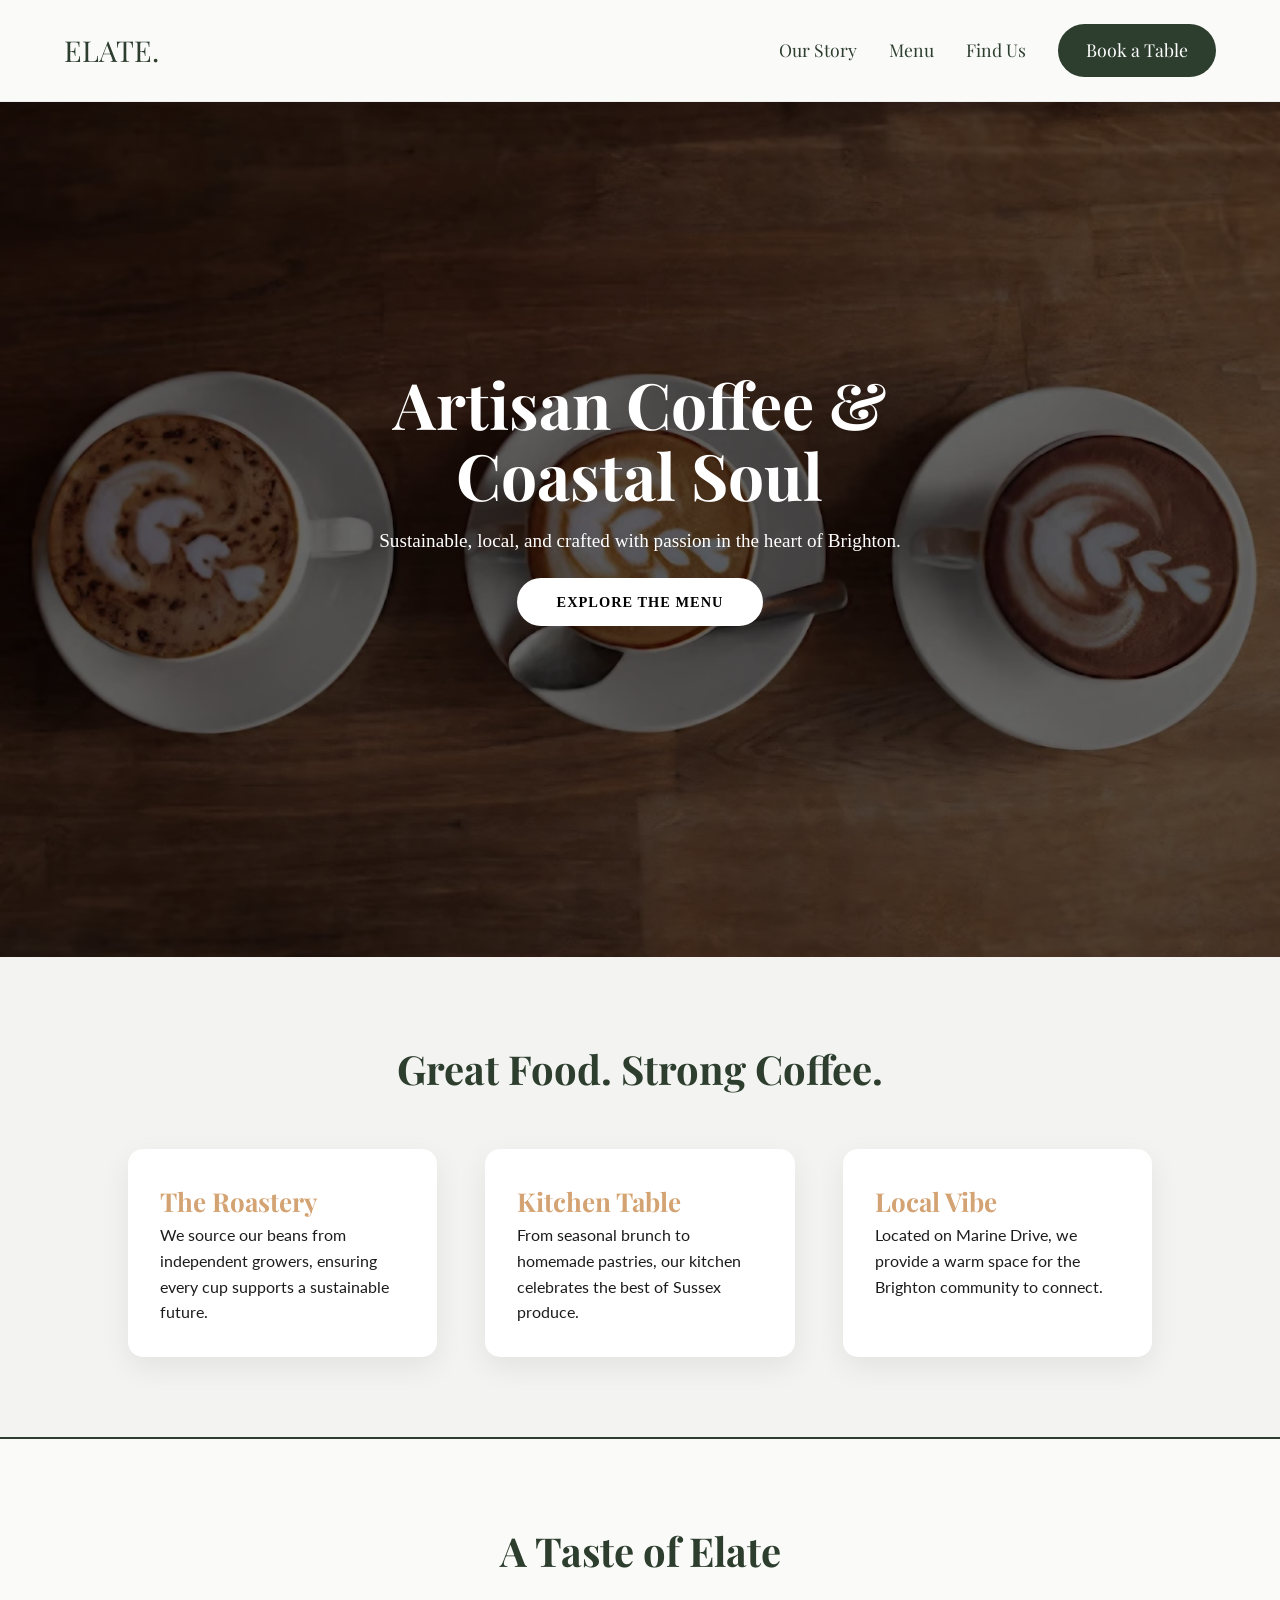
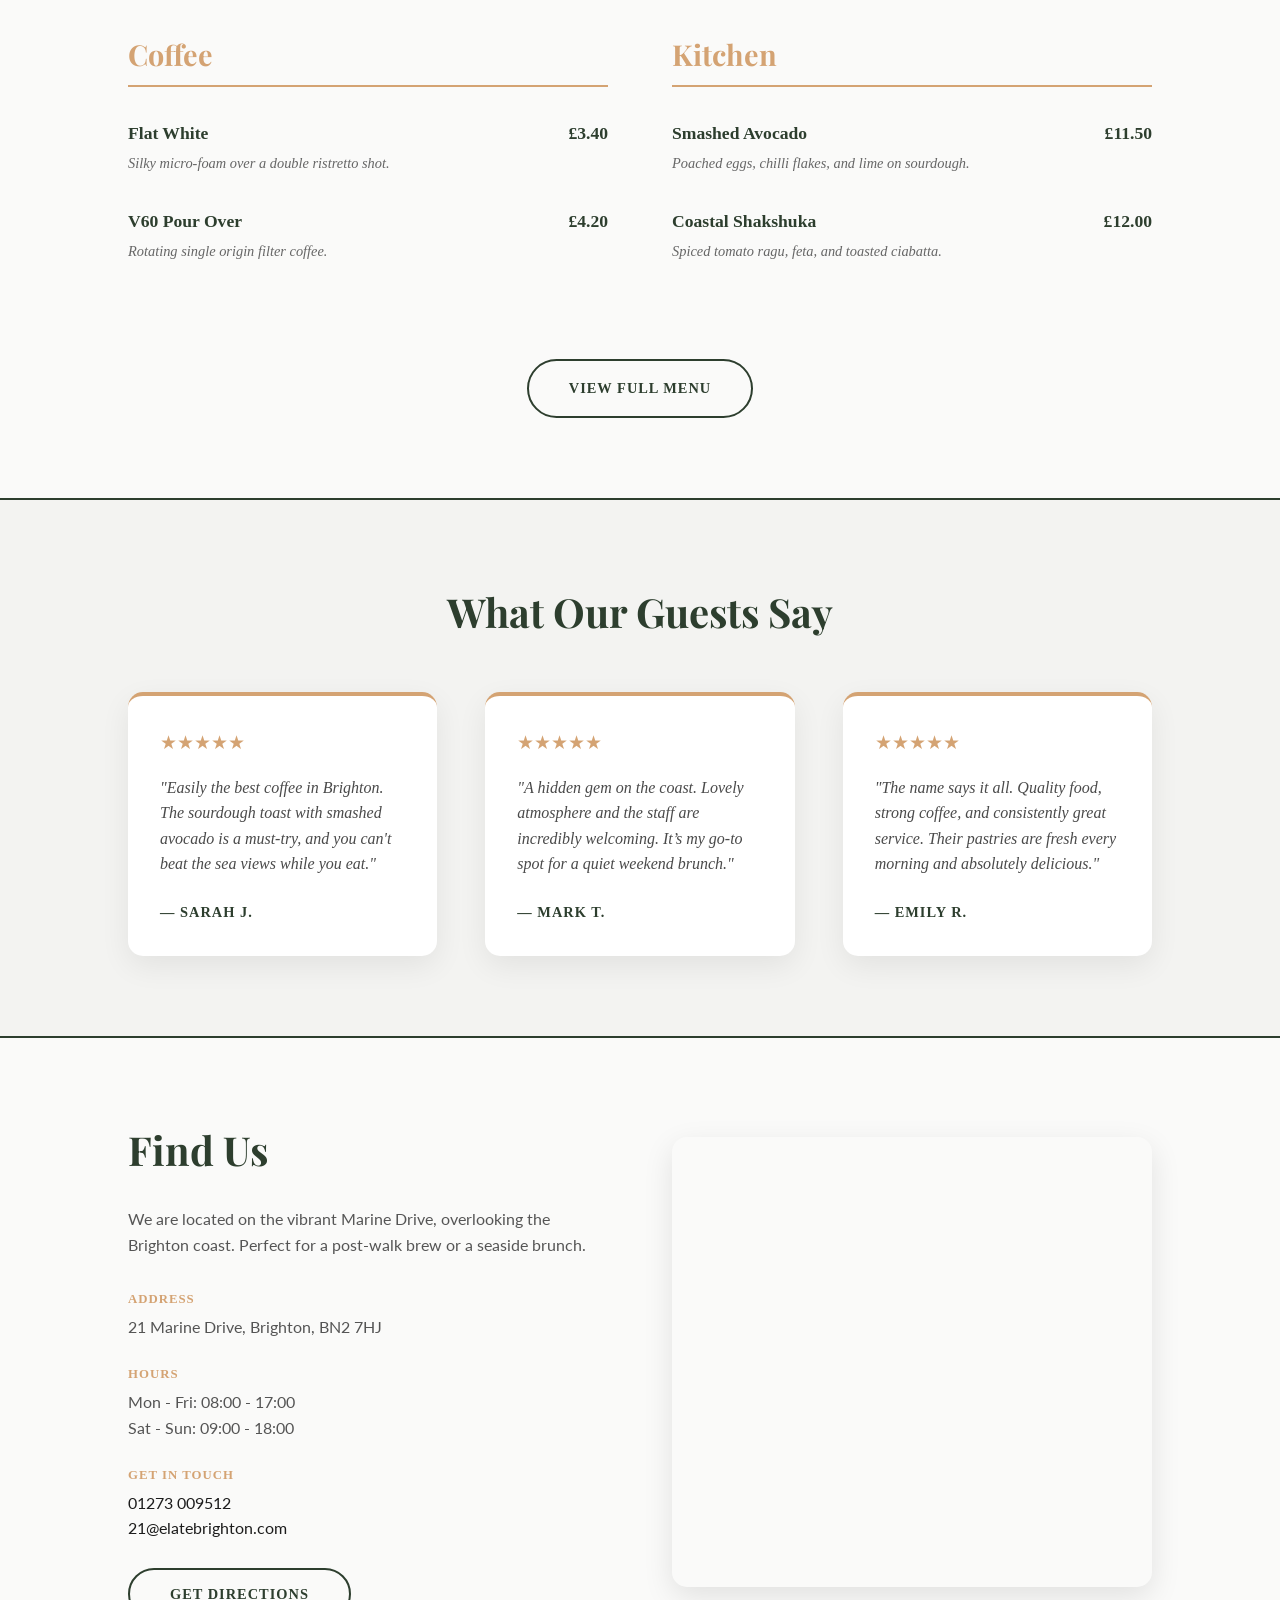
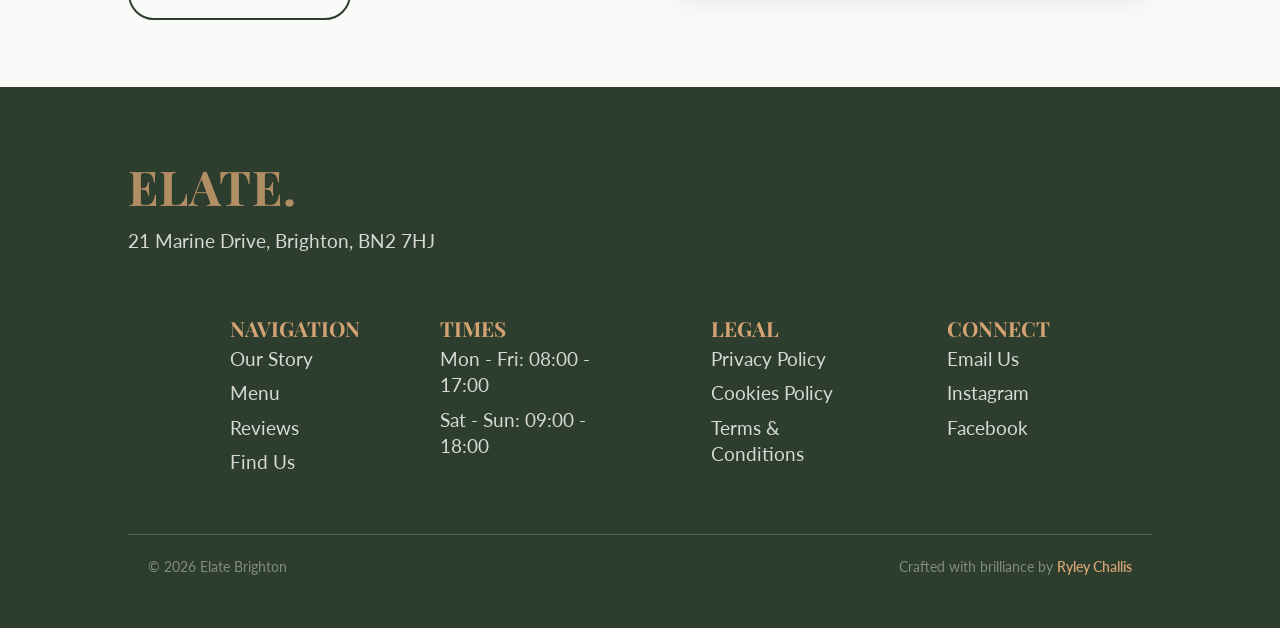
==== commit 74e298e4: "Upload files" ====
--- a/index.html
+++ b/index.html
@@ -199,6 +199,13 @@
             <p>Sat - Sun: 09:00 - 18:00</p>
         </div>
 
+        <div class="footer-col footer-times">
+            <h3>Legal</h3>
+            <p><a href="404.html">Privacy Policy</a></p>
+            <p><a href="404.html">Cookies Policy</a></p>
+            <p><a href="404.html">Terms & Conditions</a></p>
+        </div>
+
         <div class="footer-col">
             <h3>Connect</h3>
             <p><a href="mailto:21@elatebrighton.com" class="contact-link">Email Us</a></p>
--- a/css/query.css
+++ b/css/query.css
@@ -4,7 +4,7 @@
         z-index: 1001;
     }
 
-    .nav-links {
+    body nav ul.nav-links {
         position: fixed;
         right: -100% !important;
         top: 0;
@@ -14,6 +14,8 @@
         height: 100vh;
         gap: 20px;
 
+        display: flex !important;
+        flex-direction: column !important;
         justify-content: center;
         align-items: center;
         text-align: center;
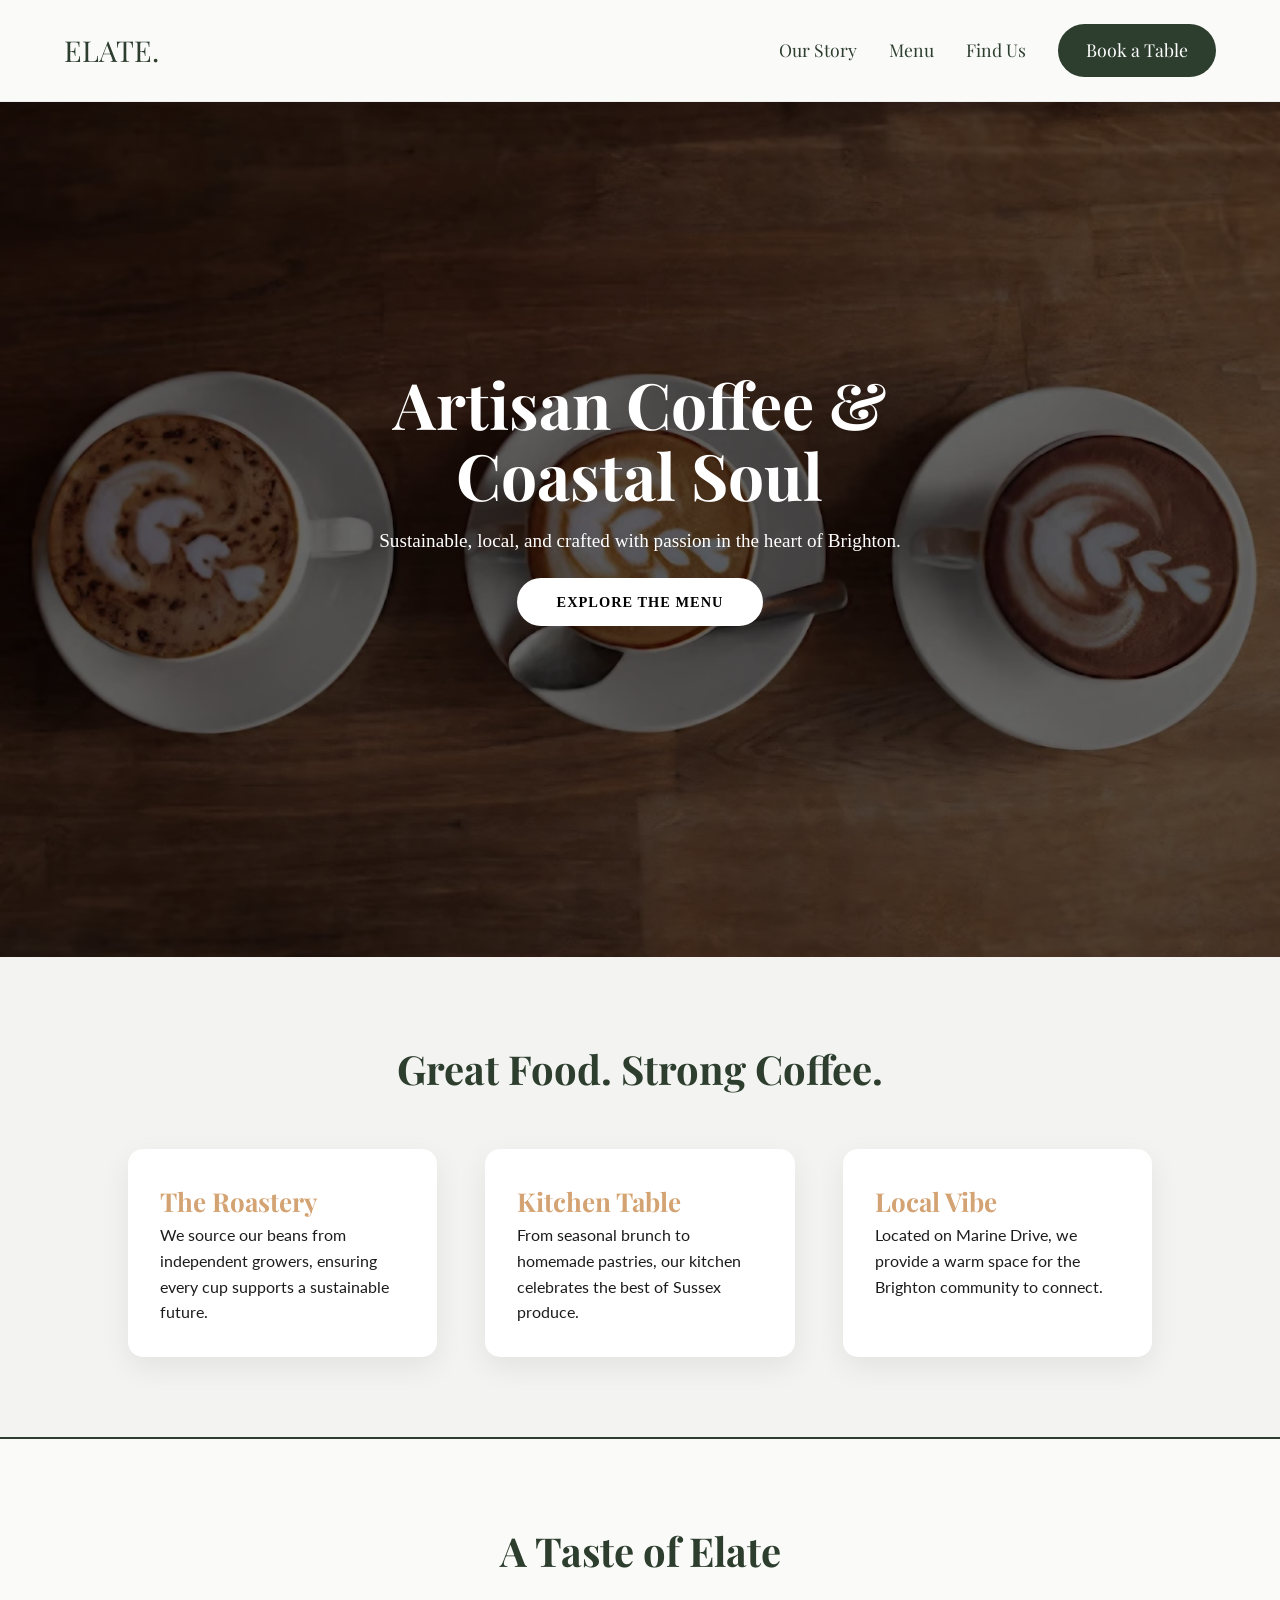
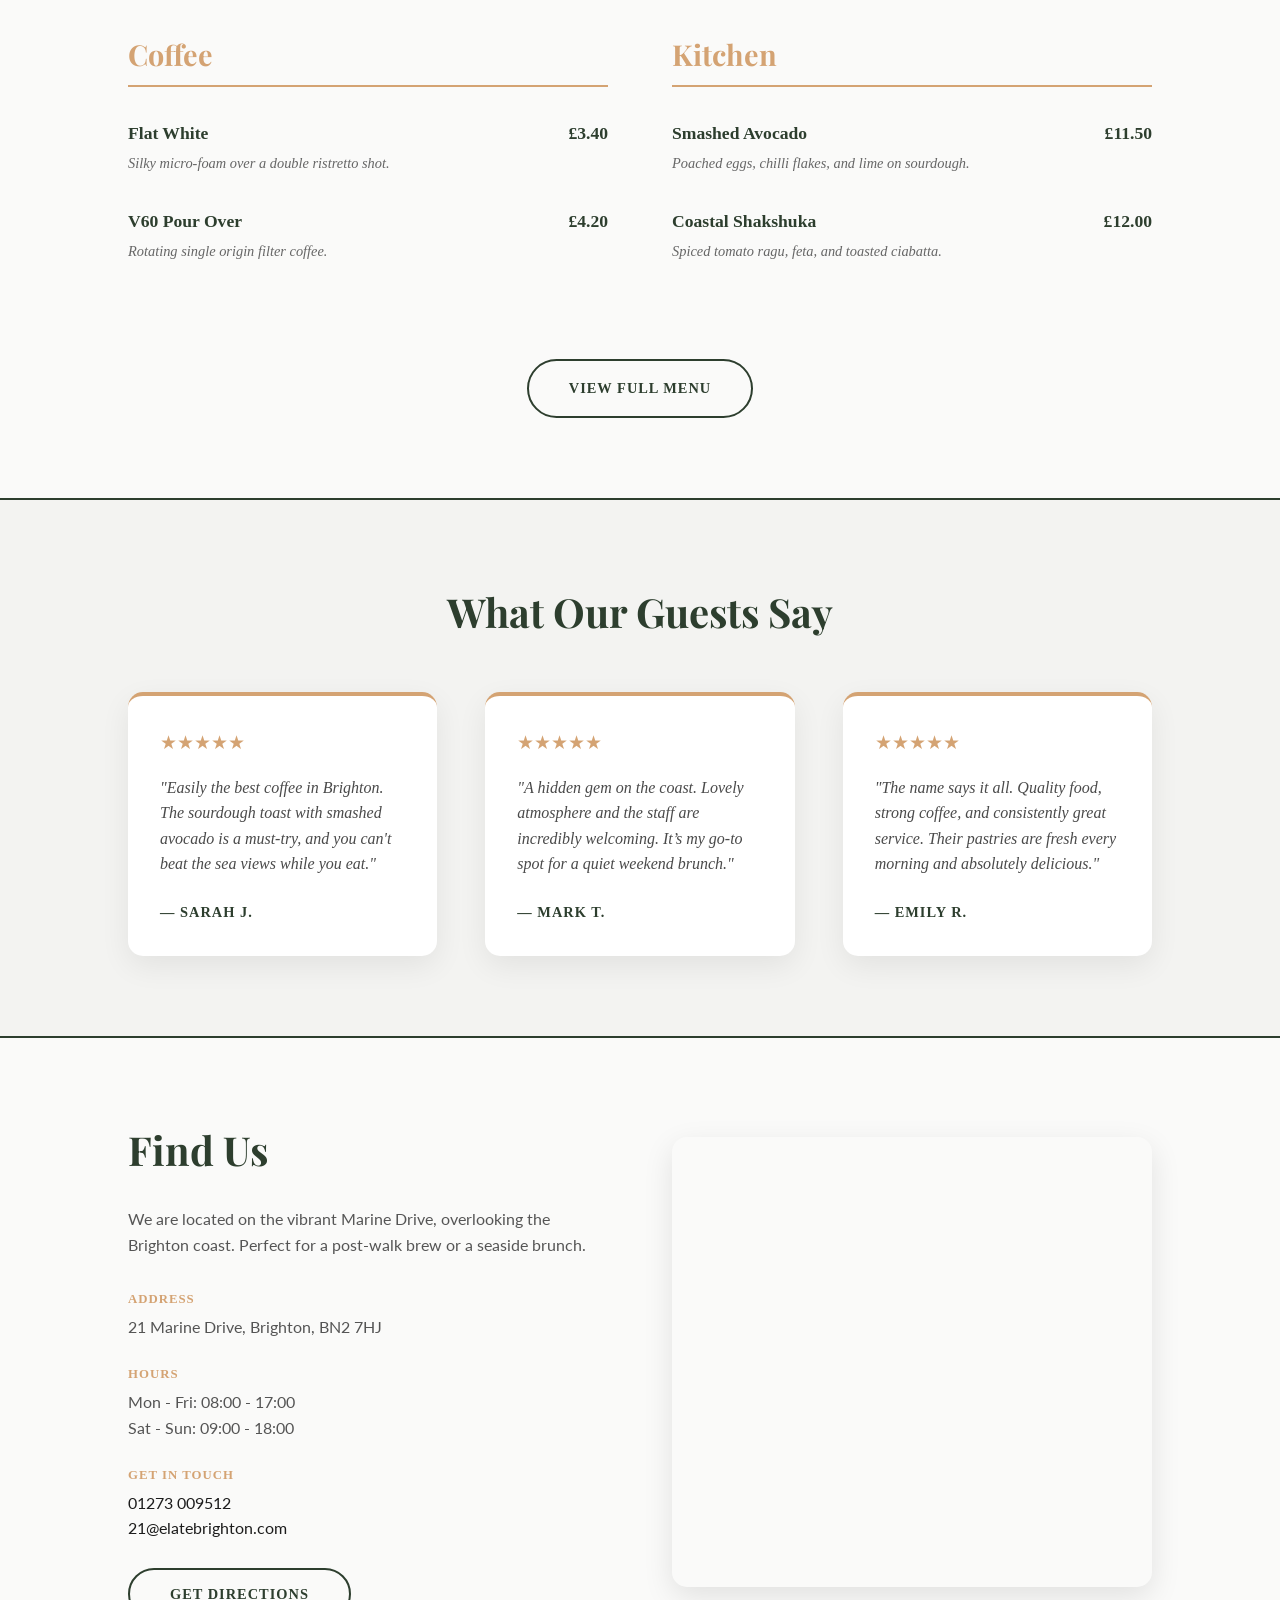
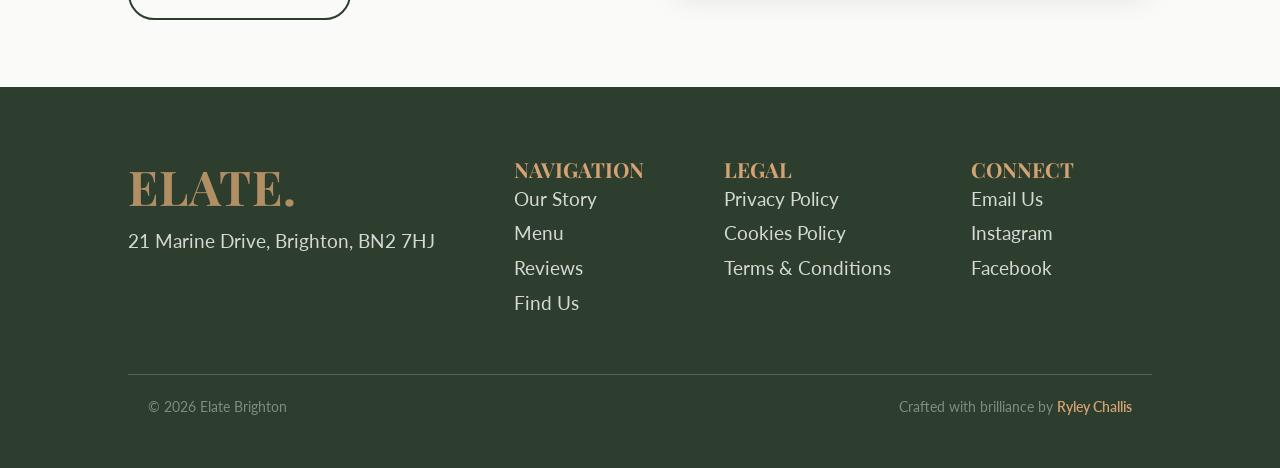
==== commit 4aab4414: "Upload files" ====
--- a/index.html
+++ b/index.html
@@ -194,12 +194,6 @@
         </div>
 
         <div class="footer-col footer-times">
-            <h3>Times</h3>
-            <p>Mon - Fri: 08:00 - 17:00</p>
-            <p>Sat - Sun: 09:00 - 18:00</p>
-        </div>
-
-        <div class="footer-col footer-times">
             <h3>Legal</h3>
             <p><a href="404.html">Privacy Policy</a></p>
             <p><a href="404.html">Cookies Policy</a></p>
--- a/css/query.css
+++ b/css/query.css
@@ -112,7 +112,8 @@
     }
 
     .footer-wrap {
-        display: flex !important;
+        display: grid !important;
+        grid-template-columns: repeat(2, 1fr) !important;
         align-items: flex-start !important;
         justify-content: center !important;
         margin: 0 auto !important;
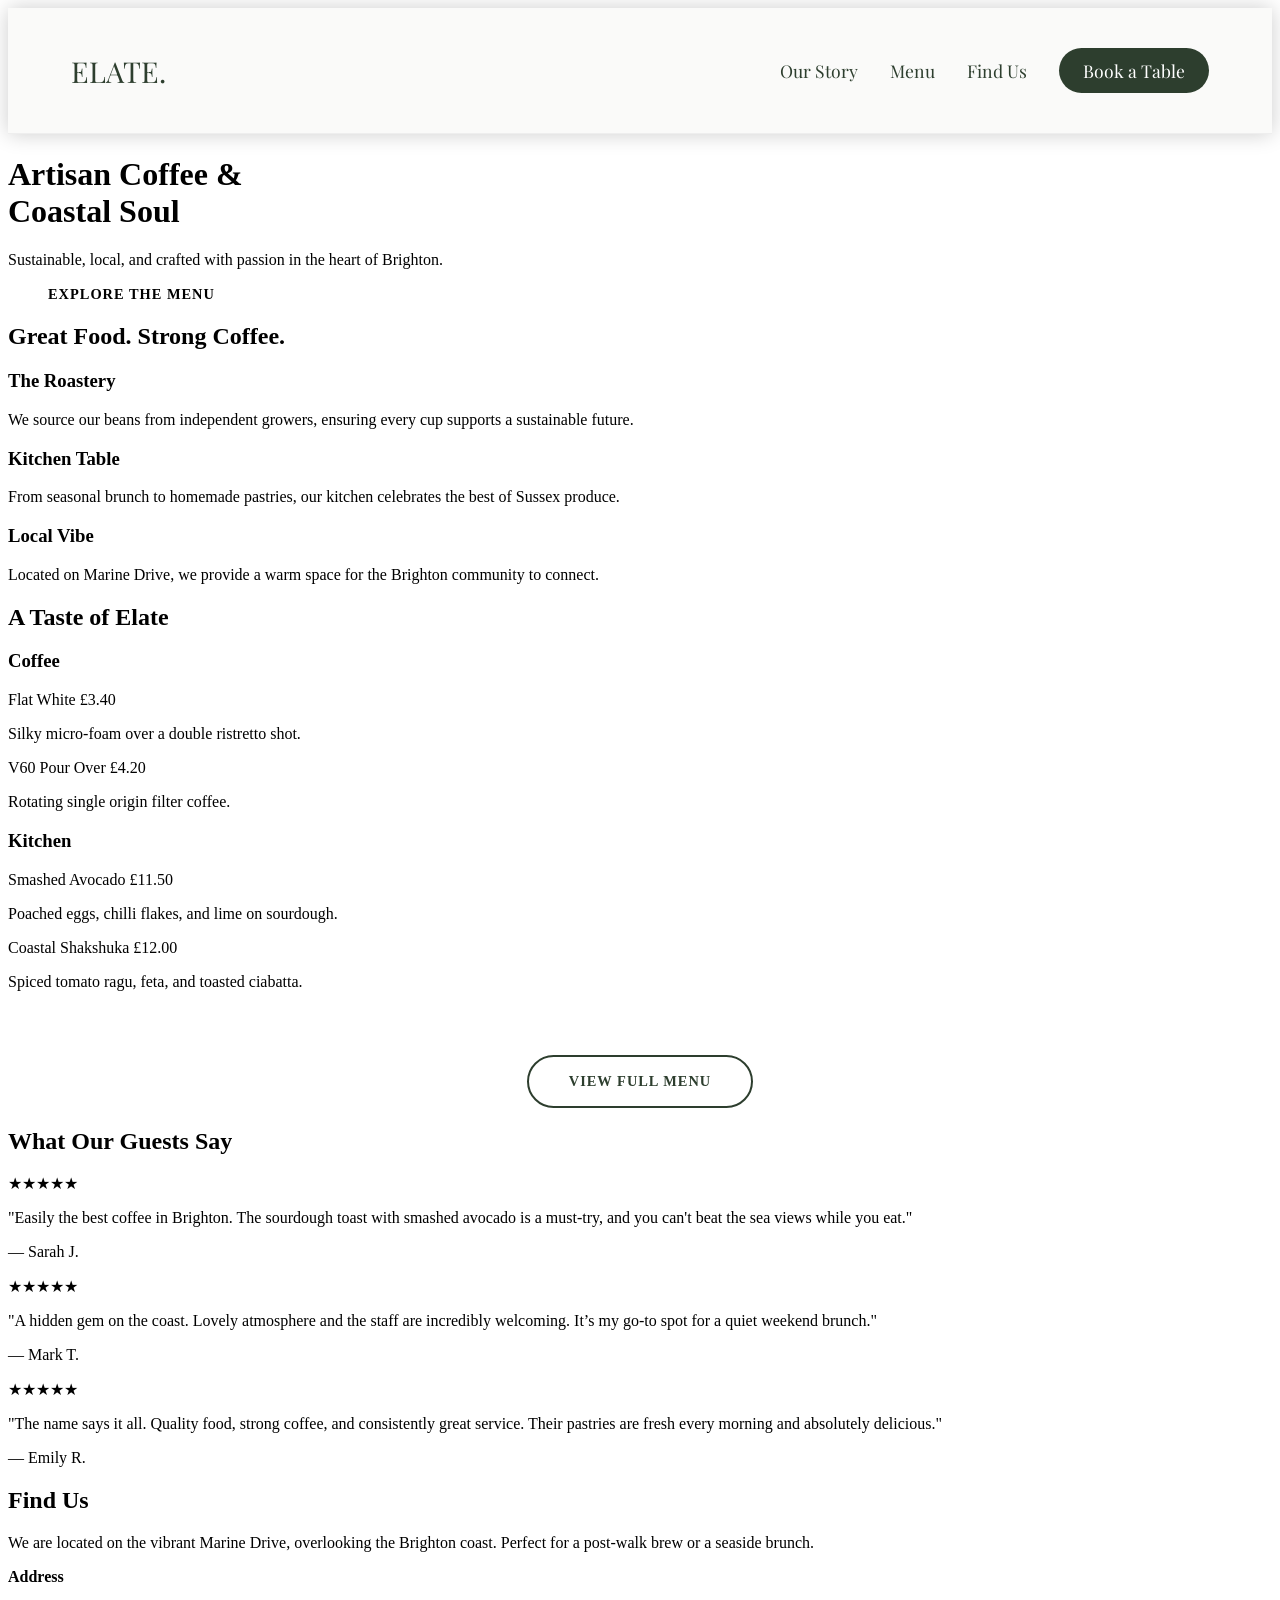
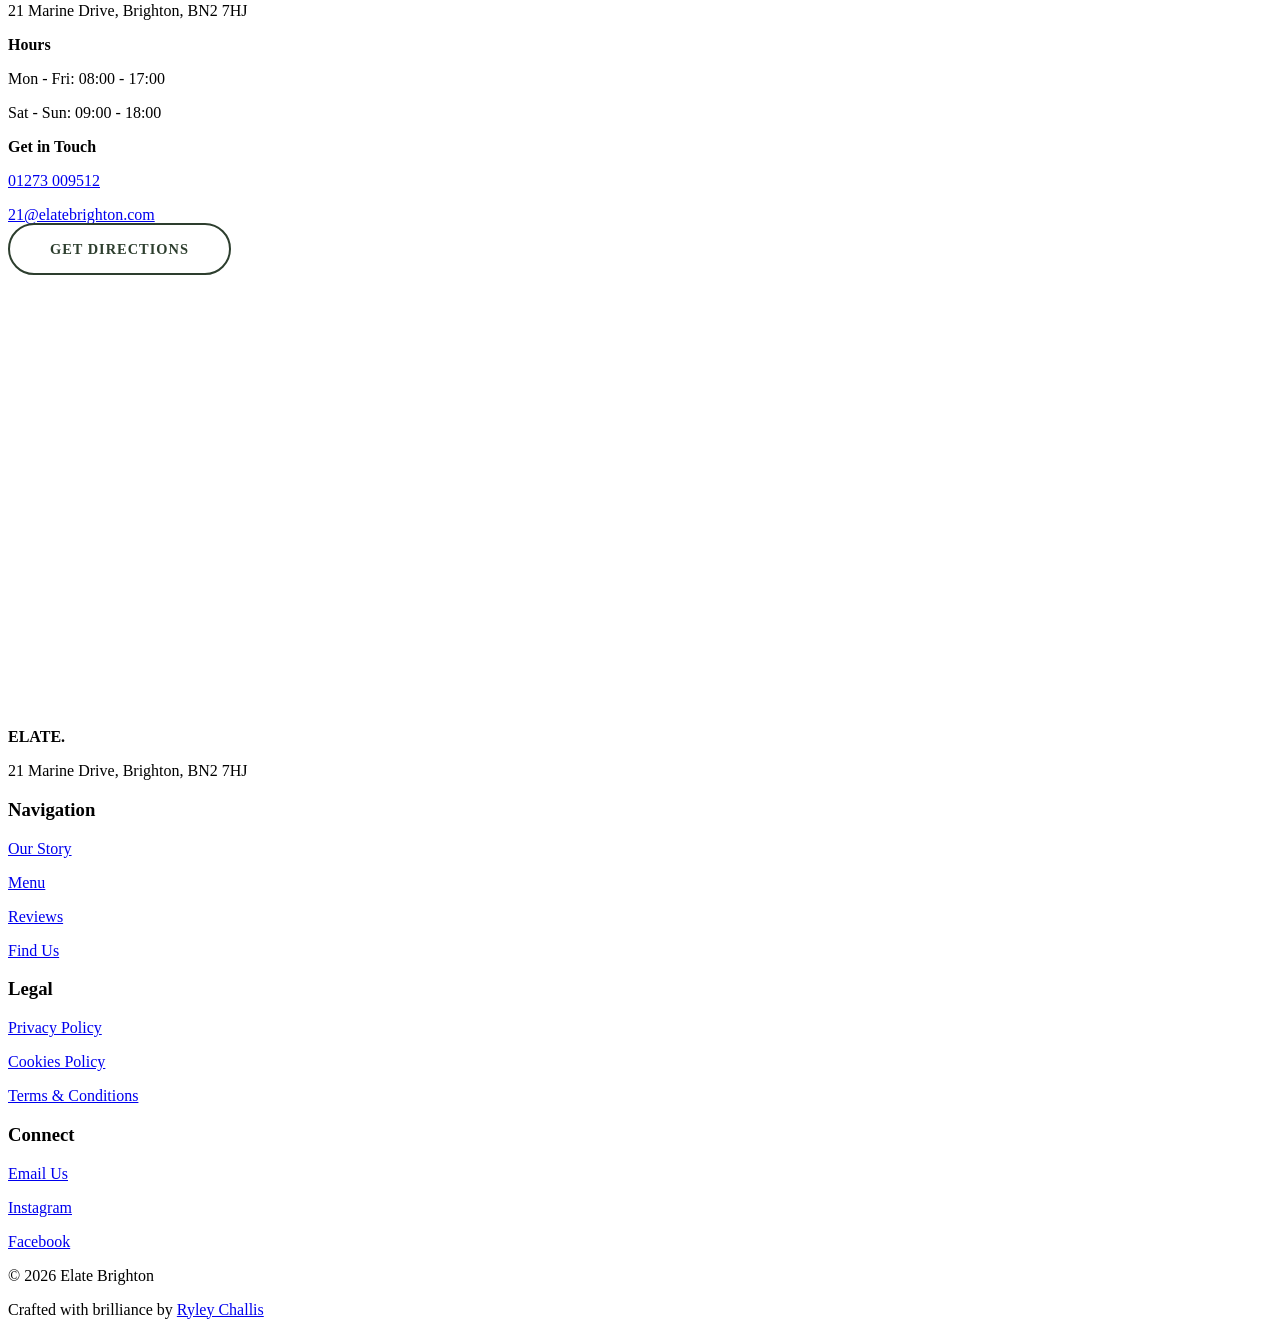
==== commit 1ad73e9e: "Upload files" ====
--- a/index.html
+++ b/index.html
@@ -3,15 +3,32 @@
 <head>
     <meta charset="UTF-8">
     <meta name="viewport" content="width=device-width, initial-scale=1.0">
-    <title>Elate | Coffee & Kitchen Brighton</title>
+    <title>ELATE. | Artisan Coffee & Kitchen | Brighton & Hove</title>
+    <meta name="title" content="ELATE. | Artisan Coffee & Kitchen | Brighton & Hove">
+    <meta name="description" content="Experience artisanal coffee and a sustainably sourced kitchen in the heart of Brighton. ELATE offers a refined, minimalist dining experience from brunch to late afternoon.">
+    <meta name="keywords" content="Brighton Cafe, Artisan Coffee Brighton, Sustainable Kitchen Hove, Boutique Restaurant Brighton, Brunch Brighton, Elate Coffee">
+    <meta name="author" content="Ryley C. | Web Developer">
+
+    <meta property="og:type" content="website">
+    <meta property="og:url" content="https://ryleychallis.github.io/Elate/">
+    <meta property="og:title" content="ELATE. | Artisan Coffee & Kitchen">
+    <meta property="og:description" content="Boutique dining in the heart of Brighton. Sustainable, local, and crafted with care. View our menu and book a table.">
+    <meta property="og:image" content="https://ryleychallis.github.io/Elate/css/img/landing-one.webp">
+    <meta property="twitter:url" content="https://ryleychallis.github.io/Elate/">
+    <meta property="twitter:title" content="ELATE. | Artisan Coffee & Kitchen">
+    <meta property="twitter:description" content="Boutique dining in the heart of Brighton. Sustainable, local, and crafted with care.">
+    <meta name="twitter:image" content="https://ryleychallis.github.io/Elate/css/img/landing-one.webp">
+
+    <meta name="robots" content="index, follow">
+    <meta name="language" content="English">
+    <meta name="revisit-after" content="7 days">
+
     <link href="https://fonts.googleapis.com/css2?family=Playfair+Display:wght@700&family=Lato:wght@300;400;600&display=swap" rel="stylesheet">
-    
     <link rel="icon" type="image/png" href="css/img/favicon-96x96.png" sizes="96x96" />
     <link rel="icon" type="image/svg+xml" href="css/img/favicon.svg" />
     <link rel="shortcut icon" href="css/img/favicon.ico" />
     <link rel="apple-touch-icon" sizes="180x180" href="css/img/apple-touch-icon.png" />
-    <link rel="manifest" href="css/img/site.webmanifest" />
-
+    <link rel="manifest" href="css/img/site.webmanifest" /
     <link rel="stylesheet" href="css/styles.css">
     <link rel="stylesheet" href="css/nav.css">
     <link rel="stylesheet" href="css/button.css">
@@ -30,7 +47,7 @@
         <ul class="nav-links">
             <span href="index.html" class="sidebar-logo">ELATE.</span>
             <li><a href="#about">Our Story</a></li>
-            <li><a href="#menu">Menu</a></li>
+            <li><a href="404.html">Menu</a></li>
             <li><a href="#location">Find Us</a></li>
             <li><a href="404.html" class="btn-book">Book a Table</a></li>
         </ul>
--- a/css/query.css
+++ b/css/query.css
@@ -65,6 +65,10 @@
     .hamburger.active .bar:nth-child(1) { transform: translateY(8px) rotate(45deg); }
     .hamburger.active .bar:nth-child(3) { transform: translateY(-8px) rotate(-45deg); }
 
+    #about {
+        scroll-margin-top: -40px !important;
+    }
+
     .card {
         min-height: 250px;
         display: flex;
@@ -76,6 +80,7 @@
         display: flex !important;
         flex-direction: column !important;
         padding: 40px 0 !important;
+        scroll-margin-top: -20px !important;
     }
 
     .location-container {
@@ -84,7 +89,8 @@
         flex-wrap: wrap !important;
         width: 80% !important;
         max-width: 90% !important;
-        margin: 0 !important;
+        margin: 0 auto !important;
+        padding: 20px 10px !important;
     }
 
     body #location .location-container .location-info, 
@@ -112,8 +118,7 @@
     }
 
     .footer-wrap {
-        display: grid !important;
-        grid-template-columns: repeat(2, 1fr) !important;
+        display: flex !important;
         align-items: flex-start !important;
         justify-content: center !important;
         margin: 0 auto !important;
@@ -179,7 +184,7 @@
     }
 }
 
-@media (max-width: 480px) {
+@media (max-width: 481px) {
     .footer-wrap {
         display: flex !important;
         flex-direction: column !important;
@@ -217,6 +222,10 @@
 
     #location {
         scroll-margin-top: -60px;
+    }
+    iframe {
+        width: 100% !important;
+        max-width: 100% !important;
     }
 }
 
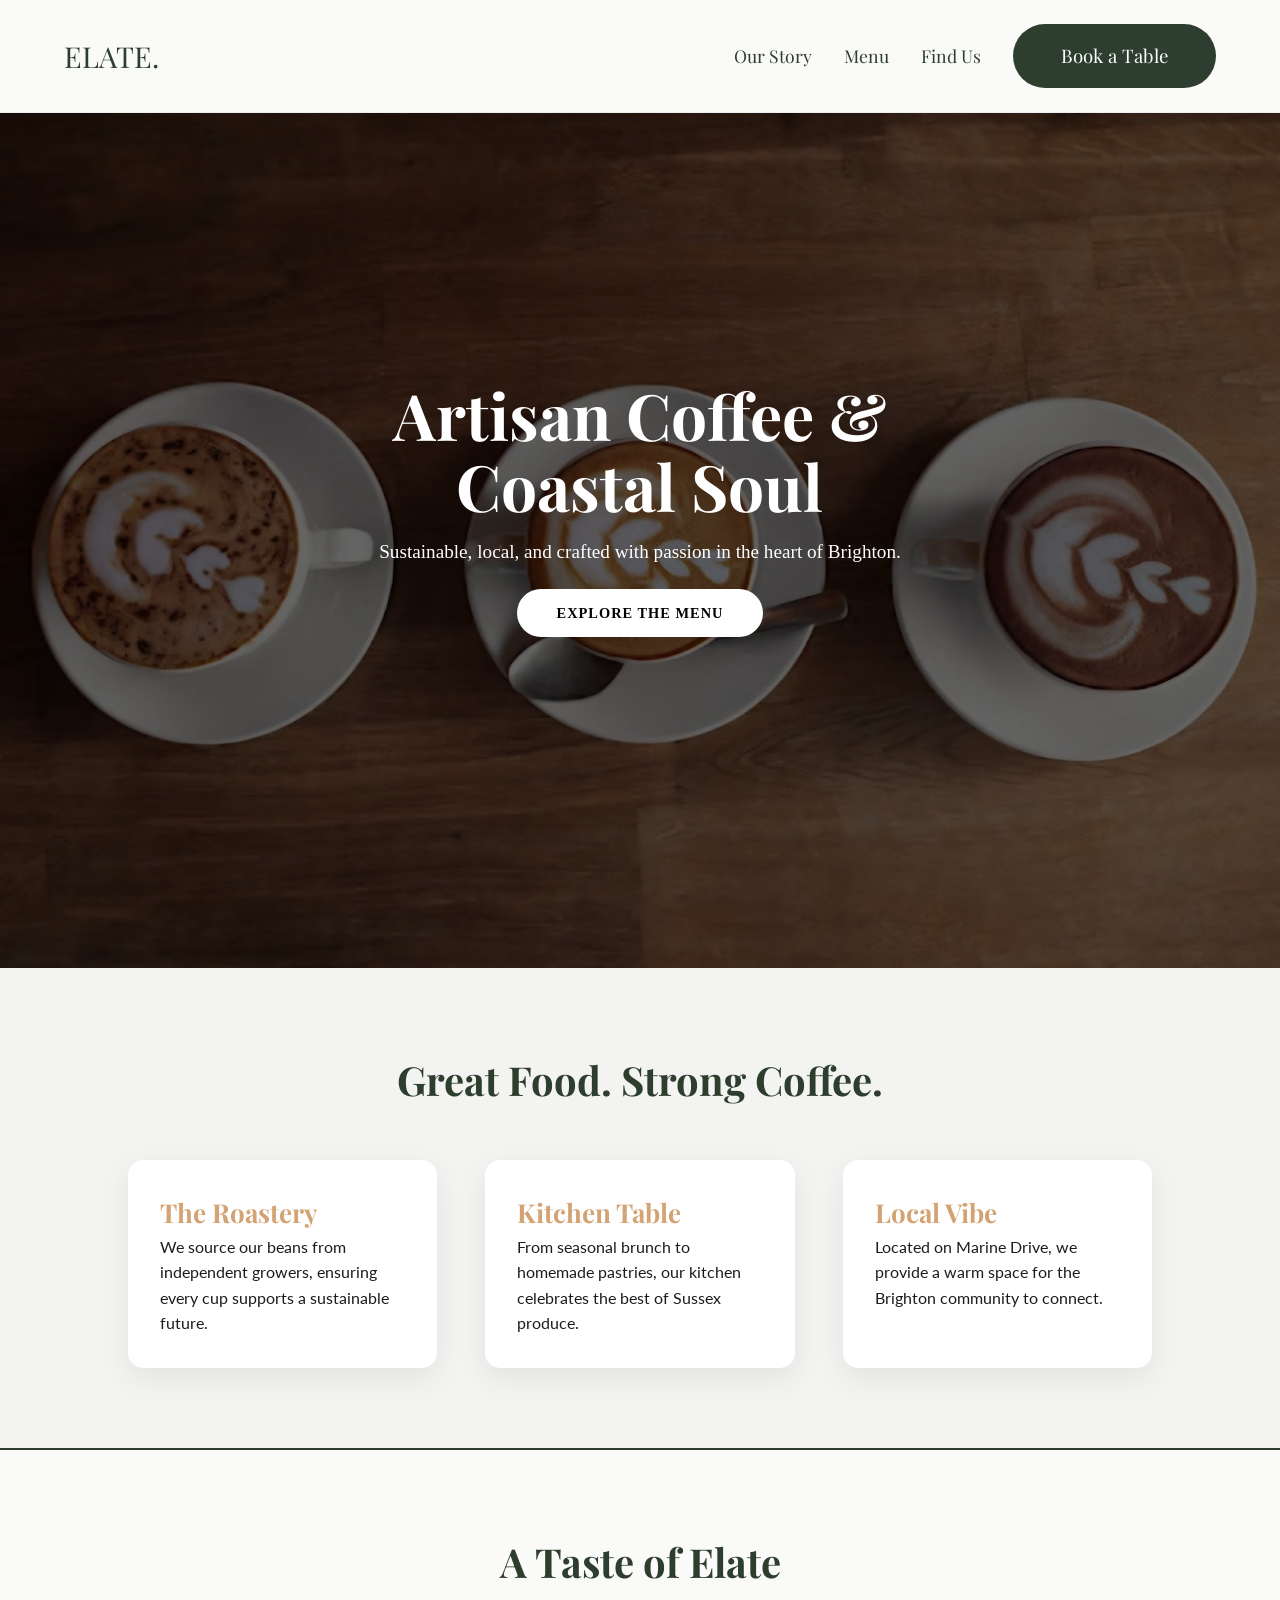
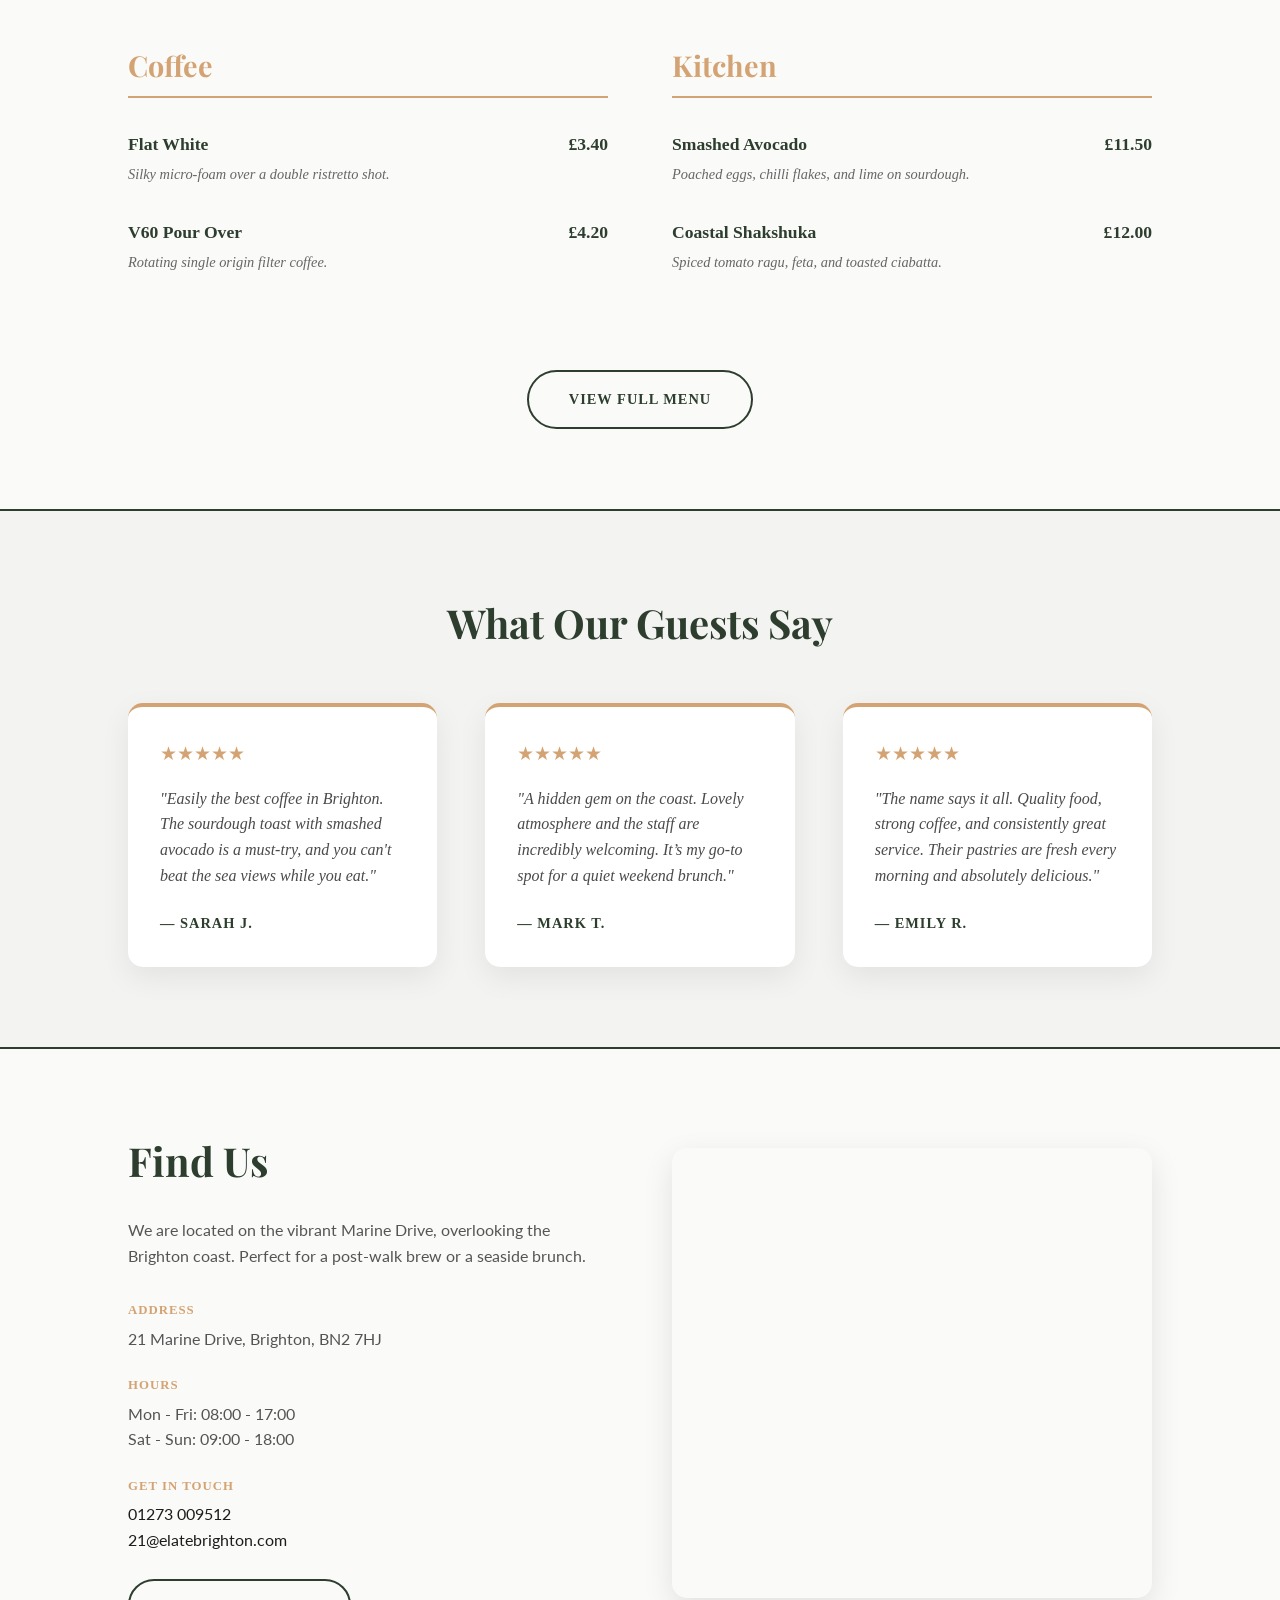
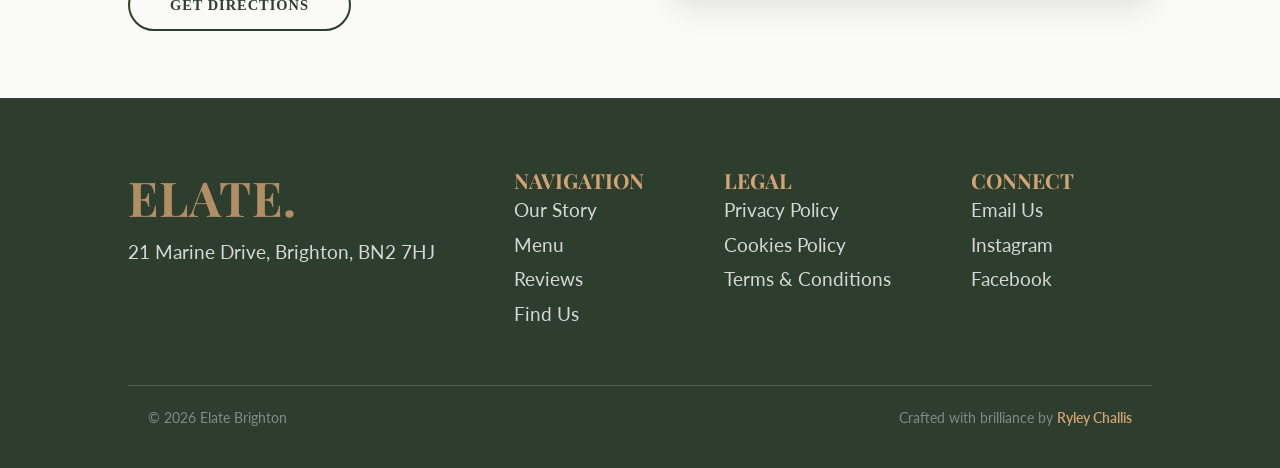
==== commit c3837623: "Upload files" ====
--- a/index.html
+++ b/index.html
@@ -28,7 +28,7 @@
     <link rel="icon" type="image/svg+xml" href="css/img/favicon.svg" />
     <link rel="shortcut icon" href="css/img/favicon.ico" />
     <link rel="apple-touch-icon" sizes="180x180" href="css/img/apple-touch-icon.png" />
-    <link rel="manifest" href="css/img/site.webmanifest" /
+    <link rel="manifest" href="css/img/site.webmanifest" />
     <link rel="stylesheet" href="css/styles.css">
     <link rel="stylesheet" href="css/nav.css">
     <link rel="stylesheet" href="css/button.css">
